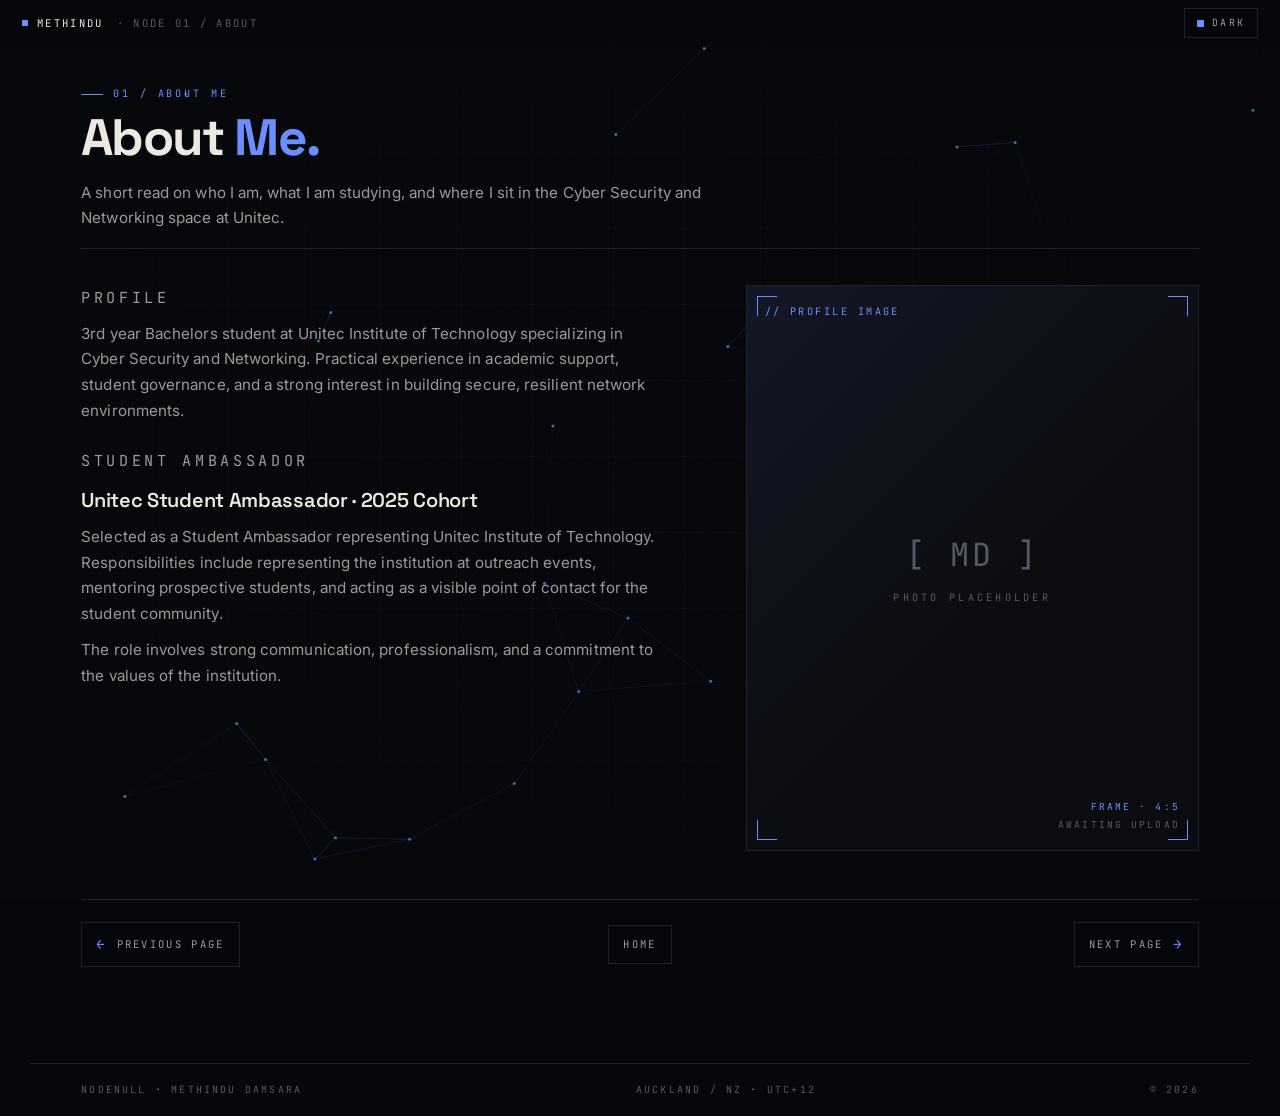
==== about.html @ d2d9112f "Updated website v1" ====
<!DOCTYPE html>
<html lang="en">
<head>
  <meta charset="UTF-8" />
  <meta name="viewport" content="width=device-width, initial-scale=1.0" />
  <title>About Me · Methindu Damsara</title>
  <script>if(localStorage.getItem('mdtheme')==='light')document.documentElement.setAttribute('data-theme','light');</script>
  <link rel="preconnect" href="https://fonts.googleapis.com">
  <link rel="preconnect" href="https://fonts.gstatic.com" crossorigin>
  <link href="https://fonts.googleapis.com/css2?family=Inter:wght@400;500;600&family=JetBrains+Mono:wght@400;500&family=Space+Grotesk:wght@400;500;600;700&display=swap" rel="stylesheet">
  <link rel="stylesheet" href="style.css" />
</head>
<body>

  <canvas id="bgCanvas" aria-hidden="true"></canvas>
  <div class="bg-grid" aria-hidden="true"></div>
  <div class="bg-noise" aria-hidden="true"></div>
  <canvas id="trailCanvas" aria-hidden="true"></canvas>

  <header class="topbar" role="banner">
    <a href="index.html" class="topbar-mark"><span class="dot" aria-hidden="true"></span>METHINDU<span class="mark-meta"> · NODE 01 / ABOUT</span></a>
    <button class="theme-toggle decrypt" aria-label="Toggle light or dark theme">
      <span class="tt-icon" aria-hidden="true"></span>
      <span class="decrypt-text" data-theme-label>DARK</span>
    </button>
  </header>

  <main class="page page-enter">

    <div class="page-header">
      <p class="page-eyebrow">01 / About Me</p>
      <h1 class="page-title">About <span class="accent-stroke">Me</span><span class="end-dot">.</span></h1>
      <p class="page-lede">
        A short read on who I am, what I am studying, and where I sit in the
        Cyber Security and Networking space at Unitec.
      </p>
    </div>

    <div class="about-grid">

      <div>
        <section class="about-section">
          <p class="about-section-label">Profile</p>
          <p>
            3rd year Bachelors student at Unitec Institute of Technology specializing in
            Cyber Security and Networking. Practical experience in academic support,
            student governance, and a strong interest in building secure, resilient
            network environments.
          </p>
        </section>

        <section class="about-section">
          <p class="about-section-label">Student Ambassador</p>
          <h2 class="about-section-title">Unitec Student Ambassador · 2025 Cohort</h2>
          <p>
            Selected as a Student Ambassador representing Unitec Institute of Technology.
            Responsibilities include representing the institution at outreach events,
            mentoring prospective students, and acting as a visible point of contact for
            the student community.
          </p>
          <p>
            The role involves strong communication, professionalism, and a commitment to
            the values of the institution.
          </p>
        </section>
      </div>

      <aside class="photo-frame" aria-label="Profile image placeholder">
        <span class="photo-corner tl" aria-hidden="true"></span>
        <span class="photo-corner tr" aria-hidden="true"></span>
        <span class="photo-corner bl" aria-hidden="true"></span>
        <span class="photo-corner br" aria-hidden="true"></span>
        <p class="photo-label">// PROFILE IMAGE</p>
        <div class="photo-center">
          <p class="photo-glyph">[ MD ]</p>
          <p class="photo-caption">Photo Placeholder</p>
        </div>
        <p class="photo-meta">
          <span class="accent">FRAME · 4:5</span>
          <span>Awaiting upload</span>
        </p>
      </aside>

    </div>

    <nav class="page-nav" aria-label="Page navigation">
      <a class="nav-link prev decrypt" href="index.html">
        <span class="nav-arrow" aria-hidden="true">&larr;</span>
        <span class="nav-label decrypt-text">Previous Page</span>
      </a>
      <a class="nav-link home decrypt" href="index.html">
        <span class="nav-label decrypt-text">Home</span>
      </a>
      <a class="nav-link next decrypt" href="background.html">
        <span class="nav-label decrypt-text">Next Page</span>
        <span class="nav-arrow" aria-hidden="true">&rarr;</span>
      </a>
    </nav>

  </main>

  <footer class="foot">
    <span>NODENULL <span class="accent">·</span> METHINDU DAMSARA</span>
    <span>Auckland / NZ <span class="accent">·</span> UTC+12</span>
    <span>&copy; 2026</span>
  </footer>

  <script src="script.js"></script>
</body>
</html>
---- style.css ----
/* ============================================================
   METHINDU DAMSARA · Cyber Security / Networking
   v7 compact multi-page. No em dashes anywhere in content.
   ============================================================ */

/* ----- DARK (default) ----- */
:root {
  --bg:         #06070a;
  --bg-elev:    #0b0c10;
  --bg-card:    rgba(11, 12, 16, 0.65);
  --text:       #ece9e0;
  --text-dim:   #9a9a9a;
  --text-mute:  #565a64;
  --accent:     #6b8eff;
  --accent-dim: #3a4d8a;
  --accent-soft: rgba(107, 142, 255, 0.09);
  --line:       #1f222a;
  --line-soft:  #15171c;
  --shadow-glow: 0 0 0 1px rgba(107, 142, 255, 0.18);

  --noise-opacity: 0.05;
  --grid-opacity: 0.04;

  --font-display: 'Space Grotesk', 'Inter', system-ui, sans-serif;
  --font-body:    'Inter', 'Space Grotesk', system-ui, sans-serif;
  --font-mono:    'JetBrains Mono', ui-monospace, 'Courier New', monospace;

  --maxw: 1220px;
  --topbar-h: 46px;

  --t-fast: 0.16s;
  --t-base: 0.26s;
  --t-slow: 0.42s;
  --ease:   cubic-bezier(0.16, 1, 0.3, 1);
}

/* ----- LIGHT ----- */
html[data-theme="light"] {
  --bg:         #f4f4f0;
  --bg-elev:    #ececeb;
  --bg-card:    rgba(255, 255, 255, 0.55);
  --text:       #0d1018;
  --text-dim:   #4a4f5a;
  --text-mute:  #8a8f99;
  --accent:     #2d52d1;
  --accent-dim: #6a86df;
  --accent-soft: rgba(45, 82, 209, 0.07);
  --line:       #cfcfc8;
  --line-soft:  #e1e1db;
  --shadow-glow: 0 0 0 1px rgba(45, 82, 209, 0.16);

  --noise-opacity: 0.03;
  --grid-opacity: 0.06;
}

/* ============================================================
   RESET
   ============================================================ */
*, *::before, *::after {
  box-sizing: border-box;
  margin: 0;
  padding: 0;
  border-radius: 0;
}

html, body { height: 100%; background: var(--bg); }
html { transition: background-color var(--t-base) ease; }

body {
  background: var(--bg);
  color: var(--text);
  font-family: var(--font-body);
  font-size: 0.98rem;
  line-height: 1.6;
  letter-spacing: 0.005em;
  -webkit-font-smoothing: antialiased;
  cursor: auto;
  overflow-x: hidden;
  transition: background-color var(--t-base) ease, color var(--t-base) ease;
}

body.is-home {
  overflow: hidden;
  height: 100vh;
}

::selection { background: var(--accent); color: var(--bg); }

a       { color: inherit; text-decoration: none; }
button  { background: transparent; border: none; color: inherit; font: inherit; cursor: pointer; }
ol, ul  { list-style: none; }
img     { display: block; max-width: 100%; }

/* ============================================================
   PAGE ENTER
   ============================================================ */
@keyframes page-enter {
  from { opacity: 0; transform: translateY(6px); }
  to   { opacity: 1; transform: translateY(0); }
}
.page-enter { animation: page-enter 0.48s var(--ease) both; }

/* ============================================================
   BACKGROUND LAYERS
   ============================================================ */
#bgCanvas {
  position: fixed;
  inset: 0;
  width: 100%;
  height: 100%;
  pointer-events: none;
  z-index: 0;
  opacity: 0.95;
  transition: opacity var(--t-base) ease;
}
html[data-theme="light"] #bgCanvas { opacity: 0.85; }

.bg-grid {
  position: fixed;
  inset: 0;
  pointer-events: none;
  z-index: 0;
  background-image:
    linear-gradient(to right, rgba(107, 142, 255, var(--grid-opacity)) 1px, transparent 1px),
    linear-gradient(to bottom, rgba(107, 142, 255, var(--grid-opacity)) 1px, transparent 1px);
  background-size: 76px 76px;
  mask-image: radial-gradient(ellipse at center, #000 25%, transparent 88%);
  -webkit-mask-image: radial-gradient(ellipse at center, #000 25%, transparent 88%);
}
html[data-theme="light"] .bg-grid {
  background-image:
    linear-gradient(to right, rgba(45, 82, 209, var(--grid-opacity)) 1px, transparent 1px),
    linear-gradient(to bottom, rgba(45, 82, 209, var(--grid-opacity)) 1px, transparent 1px);
}

.bg-noise {
  position: fixed;
  inset: 0;
  pointer-events: none;
  z-index: 1;
  opacity: var(--noise-opacity);
  mix-blend-mode: overlay;
  background-image: url("data:image/svg+xml;utf8,%3Csvg viewBox='0 0 200 200' xmlns='http://www.w3.org/2000/svg'%3E%3Cfilter id='n'%3E%3CfeTurbulence type='fractalNoise' baseFrequency='0.9' numOctaves='3' stitchTiles='stitch'/%3E%3C/filter%3E%3Crect width='100%25' height='100%25' filter='url(%23n)'/%3E%3C/svg%3E");
}

#trailCanvas {
  position: fixed;
  inset: 0;
  width: 100%;
  height: 100%;
  pointer-events: none;
  z-index: 9999;
}

/* ============================================================
   TOP BAR
   ============================================================ */
.topbar {
  position: fixed;
  top: 0; left: 0; right: 0;
  z-index: 50;
  height: var(--topbar-h);
  display: flex;
  align-items: center;
  justify-content: space-between;
  padding: 0 22px;
  font-family: var(--font-mono);
  font-size: 0.66rem;
  letter-spacing: 0.22em;
  text-transform: uppercase;
  color: var(--text-dim);
  background: linear-gradient(to bottom, var(--bg) 30%, transparent);
  transition: color var(--t-base) ease;
}

.topbar-mark {
  display: inline-flex;
  align-items: center;
  gap: 9px;
  color: var(--text);
  letter-spacing: 0.22em;
}
.topbar-mark .dot {
  width: 6px; height: 6px;
  background: var(--accent);
  display: inline-block;
  animation: live-blink 2.4s ease-in-out infinite;
}
@keyframes live-blink {
  0%, 100% { opacity: 1; }
  50% { opacity: 0.32; }
}
.topbar-mark .mark-meta { color: var(--text-mute); margin-left: 4px; }

.theme-toggle {
  display: inline-flex;
  align-items: center;
  gap: 8px;
  padding: 6px 12px;
  border: 1px solid var(--line);
  color: var(--text-dim);
  font-family: var(--font-mono);
  font-size: 0.62rem;
  letter-spacing: 0.22em;
  text-transform: uppercase;
  transition: color var(--t-base) ease, border-color var(--t-base) ease, background-color var(--t-base) ease;
}
.theme-toggle:hover {
  color: var(--text);
  border-color: var(--accent);
  background: var(--accent-soft);
}
.theme-toggle .tt-icon {
  width: 7px; height: 7px;
  background: var(--accent);
  display: inline-block;
}
html[data-theme="light"] .theme-toggle .tt-icon {
  background: transparent;
  border: 1px solid var(--accent);
}

/* ============================================================
   HERO (home page only, single viewport)
   ============================================================ */
.hero {
  position: relative;
  z-index: 2;
  height: 100vh;
  display: flex;
  flex-direction: column;
  justify-content: center;
  align-items: center;
  text-align: center;
  padding: var(--topbar-h) clamp(20px, 4vw, 56px) 0;
}

.hero-tag {
  font-family: var(--font-mono);
  font-size: 0.68rem;
  letter-spacing: 0.34em;
  text-transform: uppercase;
  color: var(--accent);
  margin-bottom: 22px;
  display: inline-flex;
  align-items: center;
  gap: 12px;
}
.hero-tag::before,
.hero-tag::after {
  content: '';
  width: 22px; height: 1px;
  background: var(--accent);
  opacity: 0.55;
}

.hero-name {
  font-family: var(--font-display);
  font-weight: 700;
  font-size: clamp(2.2rem, 7vw, 5.4rem);
  line-height: 0.94;
  letter-spacing: -0.045em;
  color: var(--text);
}
.hero-name .accent-stroke { color: var(--accent); }

.hero-alias {
  margin-top: 14px;
  font-family: var(--font-mono);
  font-size: 0.72rem;
  letter-spacing: 0.36em;
  text-transform: uppercase;
  color: var(--text-dim);
}
.hero-alias::before { content: '· '; color: var(--accent); }
.hero-alias::after  { content: ' ·'; color: var(--accent); }

.hero-descriptor {
  margin-top: 20px;
  font-family: var(--font-display);
  font-size: clamp(0.92rem, 1.2vw, 1.1rem);
  font-weight: 500;
  letter-spacing: -0.005em;
  color: var(--text);
}
.hero-descriptor .sep { color: var(--text-mute); margin: 0 10px; }

.hero-sublabel {
  margin-top: 8px;
  font-family: var(--font-mono);
  font-size: 0.62rem;
  letter-spacing: 0.34em;
  text-transform: uppercase;
  color: var(--text-mute);
}
.hero-sublabel::before { content: '[ '; color: var(--accent); }
.hero-sublabel::after  { content: ' ]'; color: var(--accent); }

.hero-ctas {
  margin-top: 30px;
  display: flex;
  flex-wrap: wrap;
  gap: 10px;
  justify-content: center;
  max-width: 640px;
}

/* Hero corner labels */
.hero-corner {
  position: absolute;
  font-family: var(--font-mono);
  font-size: 0.6rem;
  letter-spacing: 0.22em;
  text-transform: uppercase;
  color: var(--text-mute);
  display: flex;
  align-items: center;
  gap: 8px;
  z-index: 3;
}
.hero-corner .marker {
  width: 14px; height: 1px; background: var(--accent-dim);
}
.hero-corner.tl { top: 64px; left: clamp(20px, 4vw, 40px); }
.hero-corner.tr { top: 64px; right: clamp(20px, 4vw, 40px); flex-direction: row-reverse; }
.hero-corner.bl { bottom: 28px; left: clamp(20px, 4vw, 40px); }
.hero-corner.br { bottom: 28px; right: clamp(20px, 4vw, 40px); flex-direction: row-reverse; }
.hero-corner .ci { color: var(--accent); }
.hero-corner .cv { color: var(--text); letter-spacing: 0.18em; }

/* ============================================================
   BUTTONS
   ============================================================ */
.cta {
  position: relative;
  display: inline-flex;
  align-items: center;
  gap: 10px;
  padding: 11px 16px;
  font-family: var(--font-mono);
  font-size: 0.7rem;
  letter-spacing: 0.22em;
  text-transform: uppercase;
  color: var(--text);
  border: 1px solid var(--line);
  background: transparent;
  cursor: pointer;
  overflow: hidden;
  transition:
    color var(--t-base) ease,
    border-color var(--t-base) ease,
    background-color var(--t-base) ease,
    transform var(--t-base) var(--ease);
  min-width: 140px;
  justify-content: space-between;
}
.cta::before {
  content: '';
  position: absolute;
  inset: 0;
  background: linear-gradient(90deg, transparent, var(--accent-soft), transparent);
  transform: translateX(-110%);
  transition: transform 0.65s var(--ease);
  pointer-events: none;
}
.cta:hover {
  border-color: var(--accent);
  background: var(--accent-soft);
}
.cta:hover::before { transform: translateX(110%); }
.cta:focus-visible {
  outline: none;
  border-color: var(--accent);
  box-shadow: var(--shadow-glow);
}

.cta-label {
  display: inline-block;
  min-width: 1ch;
  white-space: nowrap;
}
.cta-arrow {
  color: var(--accent);
  font-size: 0.88rem;
  transition: transform var(--t-base) var(--ease);
  display: inline-block;
}
.cta:hover .cta-arrow { transform: translateX(3px); }

.cta.primary {
  background: var(--accent-soft);
  border-color: var(--accent-dim);
}

/* Channel buttons */
.channel {
  position: relative;
  display: flex;
  align-items: center;
  justify-content: space-between;
  gap: 14px;
  padding: 14px 18px;
  border: 1px solid var(--line);
  background: var(--bg-card);
  color: var(--text);
  transition:
    border-color var(--t-base) ease,
    background-color var(--t-base) ease;
  overflow: hidden;
}
.channel::before {
  content: '';
  position: absolute; inset: 0;
  background: linear-gradient(90deg, transparent, var(--accent-soft), transparent);
  transform: translateX(-110%);
  transition: transform 0.65s var(--ease);
  pointer-events: none;
}
.channel:hover { border-color: var(--accent); }
.channel:hover::before { transform: translateX(110%); }

.channel-icon {
  width: 30px; height: 30px;
  display: inline-flex;
  align-items: center;
  justify-content: center;
  border: 1px solid var(--line);
  color: var(--accent);
  flex-shrink: 0;
  transition: border-color var(--t-base) ease;
}
.channel:hover .channel-icon { border-color: var(--accent); }

.channel-body { display: flex; flex-direction: column; flex: 1; min-width: 0; }
.channel-label {
  font-family: var(--font-display);
  font-size: 1.02rem;
  letter-spacing: -0.005em;
  color: var(--text);
}
.channel-arrow {
  color: var(--accent);
  transition: transform var(--t-base) var(--ease);
  font-size: 0.95rem;
}
.channel:hover .channel-arrow { transform: translate(3px, -3px); }

/* Bottom page nav */
.page-nav {
  margin-top: 48px;
  padding-top: 22px;
  border-top: 1px solid var(--line);
  display: grid;
  grid-template-columns: 1fr auto 1fr;
  align-items: center;
  gap: 14px;
}
.nav-link {
  display: inline-flex;
  align-items: center;
  gap: 10px;
  padding: 10px 14px;
  font-family: var(--font-mono);
  font-size: 0.66rem;
  letter-spacing: 0.22em;
  text-transform: uppercase;
  color: var(--text-dim);
  border: 1px solid var(--line);
  transition:
    color var(--t-base) ease,
    border-color var(--t-base) ease,
    background-color var(--t-base) ease;
  white-space: nowrap;
}
.nav-link:hover {
  color: var(--text);
  border-color: var(--accent);
  background: var(--accent-soft);
}
.nav-link .nav-arrow {
  color: var(--accent);
  font-size: 0.88rem;
  transition: transform var(--t-base) var(--ease);
}
.nav-link.prev { justify-self: start; }
.nav-link.home { justify-self: center; }
.nav-link.next { justify-self: end; }
.nav-link.prev:hover .nav-arrow { transform: translateX(-3px); }
.nav-link.next:hover .nav-arrow { transform: translateX(3px); }

/* Disabled state (Contact page Next) */
.nav-link.disabled {
  opacity: 0.32;
  color: var(--text-mute);
  border-color: var(--line-soft);
  background: transparent;
  pointer-events: none;
  cursor: default;
}
.nav-link.disabled .nav-arrow { color: var(--text-mute); }

/* ============================================================
   SUBPAGE LAYOUT
   ============================================================ */
.page {
  position: relative;
  z-index: 2;
  padding: calc(var(--topbar-h) + 40px) clamp(20px, 4vw, 56px) 56px;
  max-width: var(--maxw);
  margin: 0 auto;
}

.page-header {
  margin-bottom: 36px;
  padding-bottom: 18px;
  border-bottom: 1px solid var(--line);
  display: flex;
  flex-direction: column;
  gap: 10px;
}
.page-eyebrow {
  font-family: var(--font-mono);
  font-size: 0.64rem;
  letter-spacing: 0.28em;
  text-transform: uppercase;
  color: var(--accent);
  display: flex;
  align-items: center;
  gap: 10px;
}
.page-eyebrow::before {
  content: '';
  width: 22px; height: 1px;
  background: var(--accent);
}
.page-title {
  font-family: var(--font-display);
  font-size: clamp(1.7rem, 4.2vw, 3.2rem);
  font-weight: 700;
  letter-spacing: -0.035em;
  line-height: 1;
  color: var(--text);
}
.page-title .accent-stroke { color: var(--accent); }
.page-title .end-dot       { color: var(--accent); }

.page-lede {
  margin-top: 6px;
  font-size: 0.95rem;
  color: var(--text-dim);
  max-width: 62ch;
  line-height: 1.65;
}

/* ============================================================
   GENERIC BLOCK
   ============================================================ */
.block { margin-bottom: 36px; }
.block:last-child { margin-bottom: 0; }

.block-label {
  display: flex;
  align-items: baseline;
  justify-content: space-between;
  gap: 14px;
  padding-bottom: 10px;
  border-bottom: 1px solid var(--line);
  margin-bottom: 14px;
  font-family: var(--font-mono);
  font-size: 0.64rem;
  letter-spacing: 0.22em;
  text-transform: uppercase;
  color: var(--text-mute);
}
.block-label .lbl-count { color: var(--accent); }

/* ============================================================
   ROW
   ============================================================ */
.row {
  display: grid;
  grid-template-columns: 1fr auto;
  gap: 14px;
  padding: 14px 0;
  border-bottom: 1px solid var(--line-soft);
  align-items: baseline;
}
.row:last-child { border-bottom: none; }
.row-main { display: flex; flex-direction: column; gap: 4px; }
.row-title {
  font-family: var(--font-display);
  font-size: 1.05rem;
  letter-spacing: -0.005em;
  color: var(--text);
}
.row-sub {
  font-family: var(--font-mono);
  font-size: 0.7rem;
  letter-spacing: 0.06em;
  color: var(--text-dim);
}
.row-sub .sep { color: var(--text-mute); margin: 0 6px; }
.row-body {
  margin-top: 6px;
  color: var(--text-dim);
  font-size: 0.9rem;
  line-height: 1.65;
  max-width: 64ch;
}
.row-meta {
  font-family: var(--font-mono);
  font-size: 0.64rem;
  letter-spacing: 0.18em;
  text-transform: uppercase;
  color: var(--text-mute);
  text-align: right;
  white-space: nowrap;
}
.row-meta.is-active { color: var(--accent); }

/* ============================================================
   ABOUT · two column
   ============================================================ */
.about-grid {
  display: grid;
  grid-template-columns: 1.15fr 0.85fr;
  gap: clamp(24px, 4vw, 56px);
  align-items: start;
}

.about-section { margin-bottom: 24px; }
.about-section:last-child { margin-bottom: 0; }
.about-section-label {
  font-family: var(--font-mono);
  font-size: 0.64rem;
  letter-spacing: 0.24em;
  text-transform: uppercase;
  color: var(--accent);
  margin-bottom: 10px;
}
.about-section-title {
  font-family: var(--font-display);
  font-size: 1.25rem;
  font-weight: 600;
  letter-spacing: -0.015em;
  color: var(--text);
  margin-bottom: 8px;
}
.about-section p {
  color: var(--text-dim);
  font-size: 0.95rem;
  line-height: 1.7;
  max-width: 58ch;
}
.about-section p + p { margin-top: 10px; }

.photo-frame {
  position: sticky;
  top: calc(var(--topbar-h) + 24px);
  aspect-ratio: 4 / 5;
  border: 1px solid var(--line);
  background:
    linear-gradient(135deg, var(--accent-soft) 0%, transparent 60%),
    var(--bg-elev);
  display: flex;
  flex-direction: column;
  justify-content: space-between;
  padding: 18px;
  overflow: hidden;
}
.photo-corner {
  position: absolute;
  width: 20px; height: 20px;
  border: 1px solid var(--accent);
}
.photo-corner.tl { top: 10px; left: 10px; border-right: none; border-bottom: none; }
.photo-corner.tr { top: 10px; right: 10px; border-left: none; border-bottom: none; }
.photo-corner.bl { bottom: 10px; left: 10px; border-right: none; border-top: none; }
.photo-corner.br { bottom: 10px; right: 10px; border-left: none; border-top: none; }

.photo-label {
  font-family: var(--font-mono);
  font-size: 0.64rem;
  letter-spacing: 0.24em;
  text-transform: uppercase;
  color: var(--accent);
  position: relative;
  z-index: 2;
}
.photo-center {
  position: absolute;
  inset: 0;
  display: flex;
  align-items: center;
  justify-content: center;
  flex-direction: column;
  gap: 10px;
  z-index: 1;
}
.photo-glyph {
  font-family: var(--font-mono);
  font-size: 2rem;
  color: var(--text-mute);
  letter-spacing: 0.1em;
}
.photo-caption {
  font-family: var(--font-mono);
  font-size: 0.64rem;
  letter-spacing: 0.32em;
  text-transform: uppercase;
  color: var(--text-mute);
}
.photo-meta {
  font-family: var(--font-mono);
  font-size: 0.6rem;
  letter-spacing: 0.22em;
  text-transform: uppercase;
  color: var(--text-mute);
  position: relative;
  z-index: 2;
  display: flex;
  flex-direction: column;
  gap: 3px;
  text-align: right;
  align-self: flex-end;
}
.photo-meta .accent { color: var(--accent); }

/* ============================================================
   PROJECTS
   ============================================================ */
.project-grid {
  display: grid;
  grid-template-columns: repeat(auto-fill, minmax(260px, 1fr));
  gap: 14px;
}

.project-card {
  position: relative;
  border: 1px solid var(--line);
  padding: 18px;
  background: var(--bg-card);
  display: flex;
  flex-direction: column;
  gap: 12px;
  transition: border-color var(--t-base) ease, background-color var(--t-base) ease;
  min-height: 200px;
  overflow: hidden;
}
.project-card::before {
  content: '';
  position: absolute;
  top: 0; left: 0;
  width: 100%; height: 1px;
  background: linear-gradient(90deg, transparent, var(--accent-dim), transparent);
  opacity: 0.55;
}
.project-card:hover {
  border-color: var(--accent);
  background: var(--accent-soft);
}
.project-head {
  display: flex;
  align-items: baseline;
  justify-content: space-between;
  font-family: var(--font-mono);
  font-size: 0.64rem;
  letter-spacing: 0.22em;
  text-transform: uppercase;
  color: var(--text-mute);
}
.project-head .pid { color: var(--accent); }
.project-head .pstatus { color: var(--text-mute); }

.project-title {
  font-family: var(--font-display);
  font-size: 1.15rem;
  font-weight: 600;
  letter-spacing: -0.015em;
  color: var(--text);
}
.project-title .ph { color: var(--text-mute); font-style: italic; font-weight: 500; }

.project-desc {
  font-size: 0.88rem;
  color: var(--text-dim);
  line-height: 1.6;
  flex: 1;
}
.project-desc .ph { color: var(--text-mute); font-style: italic; }

.project-tags {
  display: flex;
  flex-wrap: wrap;
  gap: 5px;
  margin-top: auto;
}
.project-tag {
  font-family: var(--font-mono);
  font-size: 0.6rem;
  letter-spacing: 0.18em;
  text-transform: uppercase;
  color: var(--text-mute);
  padding: 4px 8px;
  border: 1px solid var(--line);
}
.project-tag.empty {
  border-style: dashed;
  opacity: 0.65;
}

/* ============================================================
   CONTACT
   ============================================================ */
.contact-grid {
  display: grid;
  grid-template-columns: 1fr 1fr;
  gap: 14px;
  max-width: 780px;
}

.contact-meta {
  margin-top: 28px;
  display: grid;
  grid-template-columns: repeat(3, 1fr);
  gap: 1px;
  background: var(--line);
  border: 1px solid var(--line);
  max-width: 780px;
}
.contact-cell {
  background: var(--bg-elev);
  padding: 12px 16px;
}
.contact-cell-k {
  font-family: var(--font-mono);
  font-size: 0.6rem;
  letter-spacing: 0.22em;
  text-transform: uppercase;
  color: var(--text-mute);
  margin-bottom: 4px;
}
.contact-cell-v {
  color: var(--text);
  font-size: 0.88rem;
  letter-spacing: 0.02em;
}
.contact-cell-v.accent { color: var(--accent); }

/* ============================================================
   FOOTER (subpages only)
   ============================================================ */
.foot {
  position: relative;
  z-index: 2;
  border-top: 1px solid var(--line);
  padding: 18px clamp(20px, 4vw, 56px);
  max-width: var(--maxw);
  margin: 40px auto 0;
  display: flex;
  justify-content: space-between;
  align-items: center;
  gap: 14px;
  flex-wrap: wrap;
  font-family: var(--font-mono);
  font-size: 0.62rem;
  letter-spacing: 0.22em;
  text-transform: uppercase;
  color: var(--text-mute);
}
.foot .accent { color: var(--accent); }

/* ============================================================
   DECRYPT GLITCH CHARS
   ============================================================ */
.decrypt-char {
  color: var(--accent);
  opacity: 0.82;
}

/* ============================================================
   RESPONSIVE
   ============================================================ */
@media (max-width: 980px) {
  .about-grid { grid-template-columns: 1fr; gap: 24px; }
  .photo-frame { position: static; aspect-ratio: 4 / 3; max-width: 460px; }
}

@media (max-width: 720px) {
  :root { --topbar-h: 42px; }
  .topbar { padding: 0 14px; font-size: 0.6rem; }
  .topbar-mark .mark-meta { display: none; }
  .theme-toggle { padding: 6px 9px; font-size: 0.58rem; }

  .hero-name { letter-spacing: -0.045em; }
  .hero-corner { font-size: 0.54rem; max-width: 44%; }
  .hero-corner.tl, .hero-corner.tr { top: 52px; }
  .hero-corner.bl, .hero-corner.br { bottom: 18px; }
  .hero-ctas .cta { min-width: 0; flex: 1 1 calc(50% - 5px); }

  .contact-grid { grid-template-columns: 1fr; }
  .contact-meta { grid-template-columns: 1fr; }
  .page-nav { grid-template-columns: 1fr; gap: 8px; }
  .nav-link.prev, .nav-link.home, .nav-link.next { justify-self: stretch; justify-content: center; }
}

@media (max-width: 480px) {
  body.is-home { overflow: auto; height: auto; }
  .hero { height: auto; min-height: 100vh; padding-top: calc(var(--topbar-h) + 60px); padding-bottom: 60px; }
  .hero-corner { font-size: 0.5rem; }
  .row { grid-template-columns: 1fr; }
  .row-meta { text-align: left; }
}

@media (prefers-reduced-motion: reduce) {
  *, *::before, *::after { animation: none !important; transition: none !important; }
  #bgCanvas, #trailCanvas { display: none; }
  .page-enter { animation: none; opacity: 1; transform: none; }
}
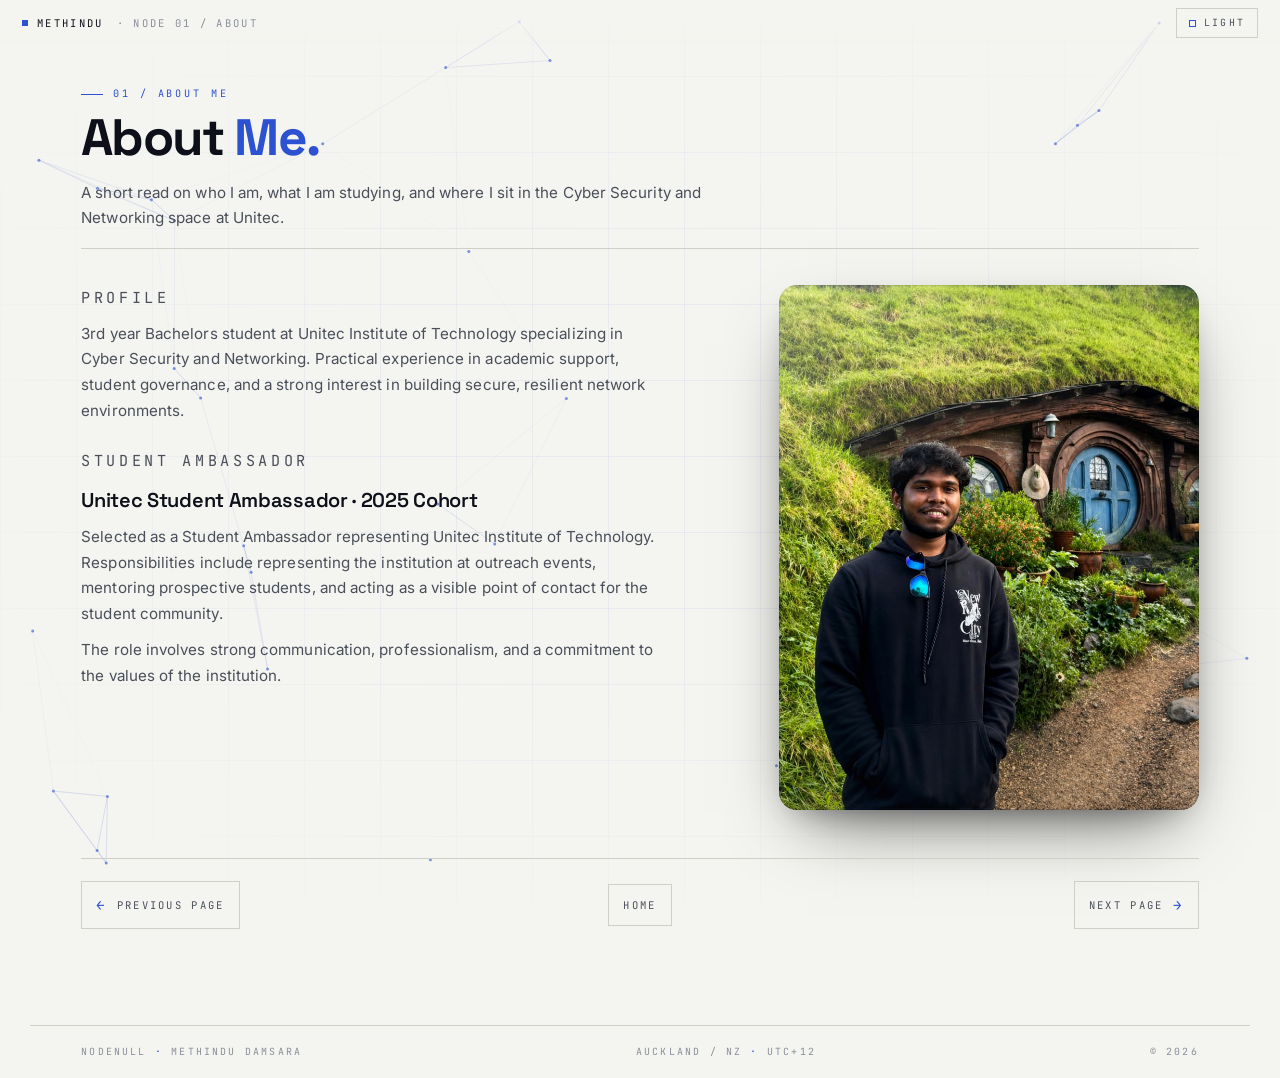
==== commit 73dff803: "1.1 bug fixes" ====
--- a/about.html
+++ b/about.html
@@ -2,12 +2,22 @@
 <html lang="en">
 <head>
   <meta charset="UTF-8" />
-  <meta name="viewport" content="width=device-width, initial-scale=1.0" />
+  <meta name="viewport" content="width=device-width, initial-scale=1.0, viewport-fit=cover" />
   <title>About Me · Methindu Damsara</title>
-  <script>if(localStorage.getItem('mdtheme')==='light')document.documentElement.setAttribute('data-theme','light');</script>
-  <link rel="preconnect" href="https://fonts.googleapis.com">
-  <link rel="preconnect" href="https://fonts.gstatic.com" crossorigin>
-  <link href="https://fonts.googleapis.com/css2?family=Inter:wght@400;500;600&family=JetBrains+Mono:wght@400;500&family=Space+Grotesk:wght@400;500;600;700&display=swap" rel="stylesheet">
+  <meta name="description" content="About Methindu Damsara. 3rd year Bachelors student at Unitec specializing in Cyber Security and Networking, and a 2025 Student Ambassador." />
+  <meta name="theme-color" content="#06070a" media="(prefers-color-scheme: dark)" />
+  <meta name="theme-color" content="#f4f4f0" media="(prefers-color-scheme: light)" />
+  <meta property="og:title" content="About Me · Methindu Damsara" />
+  <meta property="og:description" content="About Methindu Damsara. 3rd year Bachelors student at Unitec specializing in Cyber Security and Networking." />
+  <meta property="og:type" content="website" />
+  <meta property="og:image" content="assets/profile@2x.jpg" />
+  <meta name="twitter:card" content="summary_large_image" />
+  <link rel="icon" href="data:image/svg+xml,%3Csvg xmlns='http://www.w3.org/2000/svg' viewBox='0 0 32 32'%3E%3Crect width='32' height='32' fill='%2306070a'/%3E%3Ccircle cx='16' cy='16' r='5' fill='%236b8eff'/%3E%3C/svg%3E" />
+  <script>(function(){try{var t=localStorage.getItem('mdtheme');if(!t)t=matchMedia('(prefers-color-scheme: light)').matches?'light':'dark';if(t==='light')document.documentElement.setAttribute('data-theme','light');}catch(e){}})();</script>
+  <link rel="preconnect" href="https://fonts.googleapis.com" />
+  <link rel="preconnect" href="https://fonts.gstatic.com" crossorigin />
+  <link rel="stylesheet" href="https://fonts.googleapis.com/css2?family=Inter:wght@400;500;600&family=JetBrains+Mono:wght@400;500&family=Space+Grotesk:wght@400;500;600;700&display=swap" media="print" onload="this.media='all'" />
+  <noscript><link rel="stylesheet" href="https://fonts.googleapis.com/css2?family=Inter:wght@400;500;600&family=JetBrains+Mono:wght@400;500&family=Space+Grotesk:wght@400;500;600;700&display=swap" /></noscript>
   <link rel="stylesheet" href="style.css" />
 </head>
 <body>
@@ -65,21 +75,23 @@
         </section>
       </div>
 
-      <aside class="photo-frame" aria-label="Profile image placeholder">
-        <span class="photo-corner tl" aria-hidden="true"></span>
-        <span class="photo-corner tr" aria-hidden="true"></span>
-        <span class="photo-corner bl" aria-hidden="true"></span>
-        <span class="photo-corner br" aria-hidden="true"></span>
-        <p class="photo-label">// PROFILE IMAGE</p>
-        <div class="photo-center">
-          <p class="photo-glyph">[ MD ]</p>
-          <p class="photo-caption">Photo Placeholder</p>
-        </div>
-        <p class="photo-meta">
-          <span class="accent">FRAME · 4:5</span>
-          <span>Awaiting upload</span>
-        </p>
-      </aside>
+      <div class="portrait-module">
+        <figure class="portrait-frame">
+          <img
+            class="portrait-img"
+            src="assets/profile.jpg"
+            srcset="assets/profile.jpg 1000w, assets/profile@2x.jpg 1600w"
+            sizes="(max-width: 980px) 320px, 420px"
+            width="1000"
+            height="1010"
+            alt="Methindu Damsara, Cyber Security and Networking student at Unitec"
+            loading="lazy"
+            decoding="async"
+          />
+          <span class="portrait-overlay" aria-hidden="true"></span>
+          <span class="portrait-hairline" aria-hidden="true"></span>
+        </figure>
+      </div>
 
     </div>
 
--- a/style.css
+++ b/style.css
@@ -82,6 +82,7 @@
 body.is-home {
   overflow: hidden;
   height: 100vh;
+  height: 100dvh;
 }
 
 ::selection { background: var(--accent); color: var(--bg); }
@@ -92,13 +93,23 @@
 img     { display: block; max-width: 100%; }
 
 /* ============================================================
-   PAGE ENTER
+   PAGE ENTER · slower, calmer
    ============================================================ */
 @keyframes page-enter {
-  from { opacity: 0; transform: translateY(6px); }
+  from { opacity: 0; transform: translateY(4px); }
   to   { opacity: 1; transform: translateY(0); }
 }
-.page-enter { animation: page-enter 0.48s var(--ease) both; }
+.page-enter { animation: page-enter 0.7s var(--ease) both; }
+
+/* Terminal cursor blink (hero accent dot) */
+@keyframes terminal-blink {
+  0%, 49%   { opacity: 1; }
+  50%, 100% { opacity: 0; }
+}
+.cursor-blink {
+  display: inline-block;
+  animation: terminal-blink 1.05s linear infinite;
+}
 
 /* ============================================================
    BACKGROUND LAYERS
@@ -227,6 +238,7 @@
   position: relative;
   z-index: 2;
   height: 100vh;
+  height: 100dvh;
   display: flex;
   flex-direction: column;
   justify-content: center;
@@ -353,6 +365,10 @@
     transform var(--t-base) var(--ease);
   min-width: 140px;
   justify-content: space-between;
+  -webkit-user-select: none;
+  user-select: none;
+  -webkit-tap-highlight-color: transparent;
+  touch-action: manipulation;
 }
 .cta::before {
   content: '';
@@ -407,6 +423,8 @@
     border-color var(--t-base) ease,
     background-color var(--t-base) ease;
   overflow: hidden;
+  -webkit-tap-highlight-color: transparent;
+  touch-action: manipulation;
 }
 .channel::before {
   content: '';
@@ -447,6 +465,8 @@
 
 /* Bottom page nav */
 .page-nav {
+  position: relative;
+  z-index: 5;
   margin-top: 48px;
   padding-top: 22px;
   border-top: 1px solid var(--line);
@@ -459,7 +479,7 @@
   display: inline-flex;
   align-items: center;
   gap: 10px;
-  padding: 10px 14px;
+  padding: 12px 14px;
   font-family: var(--font-mono);
   font-size: 0.66rem;
   letter-spacing: 0.22em;
@@ -471,6 +491,10 @@
     border-color var(--t-base) ease,
     background-color var(--t-base) ease;
   white-space: nowrap;
+  -webkit-user-select: none;
+  user-select: none;
+  -webkit-tap-highlight-color: transparent;
+  touch-action: manipulation;
 }
 .nav-link:hover {
   color: var(--text);
@@ -654,77 +678,63 @@
 }
 .about-section p + p { margin-top: 10px; }
 
-.photo-frame {
+/* Portrait module: treat the headshot as a designed UI component,
+   not a raw photo. Layered overlay + hairline border + depth shadow. */
+.portrait-module {
   position: sticky;
-  top: calc(var(--topbar-h) + 24px);
+  top: calc(var(--topbar-h) + 32px);
+  width: 100%;
+  max-width: 420px;
+  justify-self: end;
+}
+.portrait-frame {
+  position: relative;
+  margin: 0;
   aspect-ratio: 4 / 5;
-  border: 1px solid var(--line);
-  background:
-    linear-gradient(135deg, var(--accent-soft) 0%, transparent 60%),
-    var(--bg-elev);
-  display: flex;
-  flex-direction: column;
-  justify-content: space-between;
-  padding: 18px;
+  border-radius: 18px;
   overflow: hidden;
-}
-.photo-corner {
-  position: absolute;
-  width: 20px; height: 20px;
-  border: 1px solid var(--accent);
-}
-.photo-corner.tl { top: 10px; left: 10px; border-right: none; border-bottom: none; }
-.photo-corner.tr { top: 10px; right: 10px; border-left: none; border-bottom: none; }
-.photo-corner.bl { bottom: 10px; left: 10px; border-right: none; border-top: none; }
-.photo-corner.br { bottom: 10px; right: 10px; border-left: none; border-top: none; }
-
-.photo-label {
-  font-family: var(--font-mono);
-  font-size: 0.64rem;
-  letter-spacing: 0.24em;
-  text-transform: uppercase;
-  color: var(--accent);
-  position: relative;
-  z-index: 2;
-}
-.photo-center {
+  background: var(--bg-elev);
+  isolation: isolate;
+  box-shadow:
+    0 1px 0 rgba(255, 255, 255, 0.04) inset,
+    0 30px 70px -28px rgba(0, 0, 0, 0.70),
+    0 12px 32px -18px rgba(0, 0, 0, 0.45);
+}
+.portrait-img {
+  display: block;
+  width: 100%;
+  height: 100%;
+  object-fit: cover;
+  object-position: 50% 22%;
+  filter: saturate(1.04) contrast(1.05);
+}
+.portrait-overlay {
   position: absolute;
   inset: 0;
-  display: flex;
-  align-items: center;
-  justify-content: center;
-  flex-direction: column;
-  gap: 10px;
-  z-index: 1;
-}
-.photo-glyph {
-  font-family: var(--font-mono);
-  font-size: 2rem;
-  color: var(--text-mute);
-  letter-spacing: 0.1em;
-}
-.photo-caption {
-  font-family: var(--font-mono);
-  font-size: 0.64rem;
-  letter-spacing: 0.32em;
-  text-transform: uppercase;
-  color: var(--text-mute);
-}
-.photo-meta {
-  font-family: var(--font-mono);
-  font-size: 0.6rem;
-  letter-spacing: 0.22em;
-  text-transform: uppercase;
-  color: var(--text-mute);
-  position: relative;
-  z-index: 2;
-  display: flex;
-  flex-direction: column;
-  gap: 3px;
-  text-align: right;
-  align-self: flex-end;
-}
-.photo-meta .accent { color: var(--accent); }
+  pointer-events: none;
+  background:
+    linear-gradient(155deg, rgba(255, 255, 255, 0.08) 0%, rgba(255, 255, 255, 0) 38%),
+    linear-gradient(0deg, rgba(6, 7, 10, 0.55) 0%, rgba(6, 7, 10, 0) 50%),
+    linear-gradient(180deg, rgba(107, 142, 255, 0.06) 0%, rgba(107, 142, 255, 0) 35%);
+}
+.portrait-hairline {
+  position: absolute;
+  inset: 0;
+  pointer-events: none;
+  border-radius: inherit;
+  border: 1px solid rgba(255, 255, 255, 0.08);
+  box-shadow: inset 0 0 0 1px rgba(107, 142, 255, 0.05);
+}
+
+html[data-theme="light"] .portrait-overlay {
+  background:
+    linear-gradient(155deg, rgba(255, 255, 255, 0.35) 0%, rgba(255, 255, 255, 0) 38%),
+    linear-gradient(0deg, rgba(13, 16, 24, 0.18) 0%, rgba(13, 16, 24, 0) 50%);
+}
+html[data-theme="light"] .portrait-hairline {
+  border-color: rgba(13, 16, 24, 0.10);
+  box-shadow: inset 0 0 0 1px rgba(45, 82, 209, 0.06);
+}
 
 /* ============================================================
    PROJECTS
@@ -882,8 +892,13 @@
    RESPONSIVE
    ============================================================ */
 @media (max-width: 980px) {
-  .about-grid { grid-template-columns: 1fr; gap: 24px; }
-  .photo-frame { position: static; aspect-ratio: 4 / 3; max-width: 460px; }
+  .about-grid { grid-template-columns: 1fr; gap: 32px; }
+  .portrait-module {
+    position: relative;
+    top: auto;
+    justify-self: start;
+    max-width: 320px;
+  }
 }
 
 @media (max-width: 720px) {
@@ -896,20 +911,45 @@
   .hero-corner { font-size: 0.54rem; max-width: 44%; }
   .hero-corner.tl, .hero-corner.tr { top: 52px; }
   .hero-corner.bl, .hero-corner.br { bottom: 18px; }
-  .hero-ctas .cta { min-width: 0; flex: 1 1 calc(50% - 5px); }
+  /* Larger touch targets on mobile */
+  .hero-ctas .cta { min-width: 0; flex: 1 1 calc(50% - 5px); padding: 14px 16px; }
 
   .contact-grid { grid-template-columns: 1fr; }
   .contact-meta { grid-template-columns: 1fr; }
   .page-nav { grid-template-columns: 1fr; gap: 8px; }
+  .nav-link { padding: 14px 16px; font-size: 0.68rem; }
   .nav-link.prev, .nav-link.home, .nav-link.next { justify-self: stretch; justify-content: center; }
 }
 
 @media (max-width: 480px) {
   body.is-home { overflow: auto; height: auto; }
-  .hero { height: auto; min-height: 100vh; padding-top: calc(var(--topbar-h) + 60px); padding-bottom: 60px; }
+  .hero { height: auto; min-height: 100dvh; padding-top: calc(var(--topbar-h) + 60px); padding-bottom: 60px; }
   .hero-corner { font-size: 0.5rem; }
   .row { grid-template-columns: 1fr; }
   .row-meta { text-align: left; }
+}
+
+/* Short viewports (landscape phones, split-screen tablets):
+   release the home page scroll lock so corner labels and CTAs are reachable. */
+@media (max-height: 600px) {
+  body.is-home { overflow: auto; height: auto; }
+  .hero {
+    height: auto;
+    min-height: 100dvh;
+    padding-top: calc(var(--topbar-h) + 56px);
+    padding-bottom: 56px;
+  }
+  .hero-corner.tl, .hero-corner.tr { top: calc(var(--topbar-h) + 8px); }
+  .hero-corner.bl, .hero-corner.br { bottom: 14px; }
+}
+
+/* Keyboard focus rings for non-CTA interactive elements. */
+.theme-toggle:focus-visible,
+.channel:focus-visible,
+.nav-link:focus-visible {
+  outline: none;
+  border-color: var(--accent);
+  box-shadow: var(--shadow-glow);
 }
 
 @media (prefers-reduced-motion: reduce) {
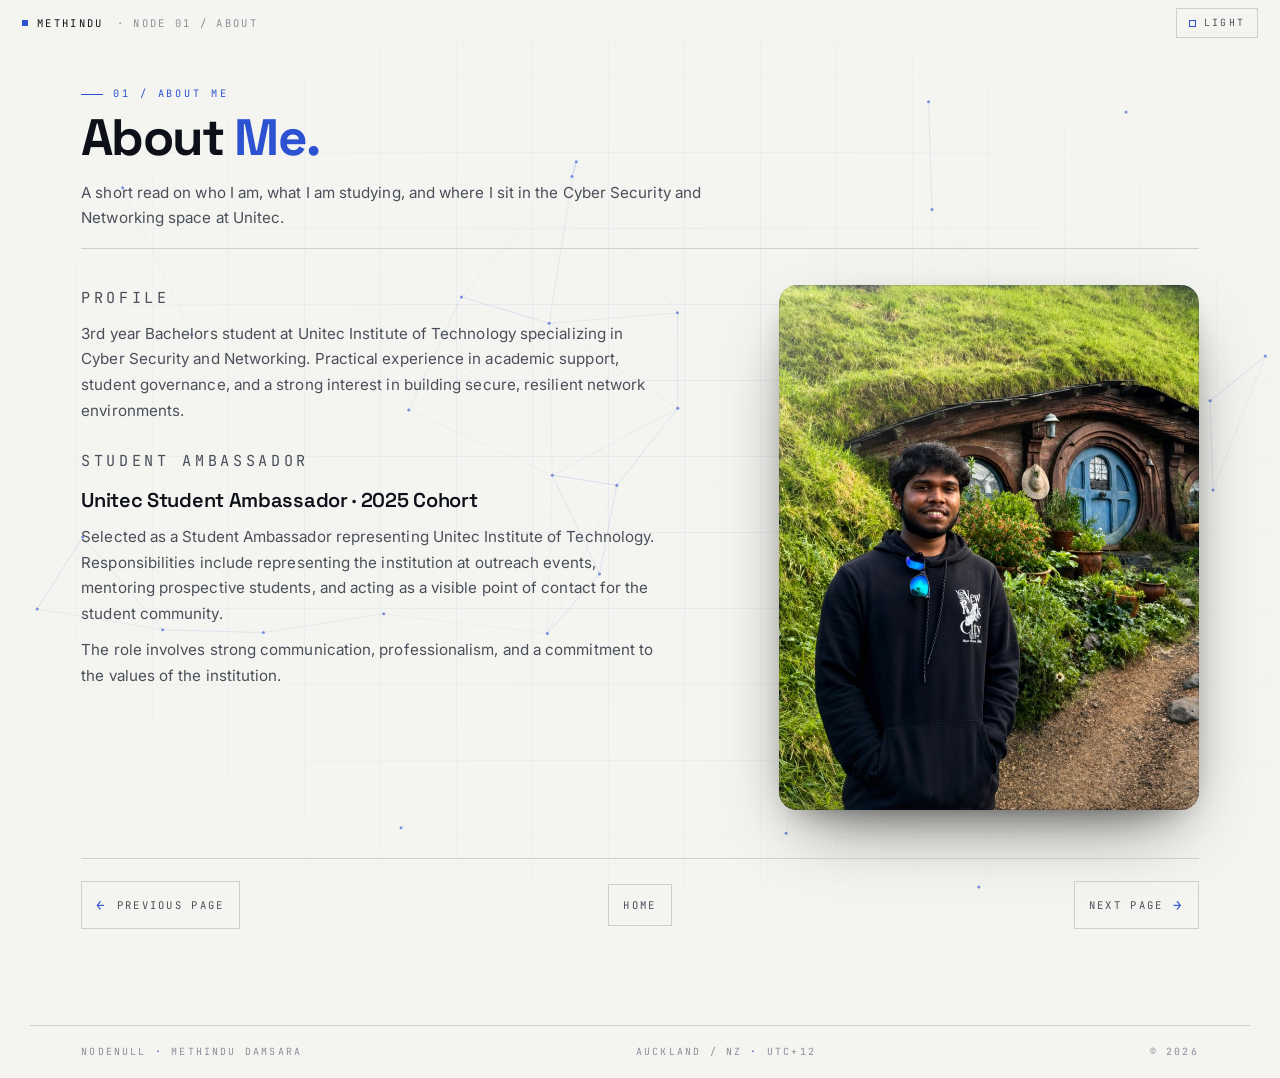
==== commit b9cbc144: "1.2 bug fixes" ====
--- a/about.html
+++ b/about.html
@@ -39,7 +39,7 @@
 
     <div class="page-header">
       <p class="page-eyebrow">01 / About Me</p>
-      <h1 class="page-title">About <span class="accent-stroke">Me</span><span class="end-dot">.</span></h1>
+      <h1 class="page-title">About <span class="accent-stroke">Me</span><span class="end-dot cursor-blink">.</span></h1>
       <p class="page-lede">
         A short read on who I am, what I am studying, and where I sit in the
         Cyber Security and Networking space at Unitec.
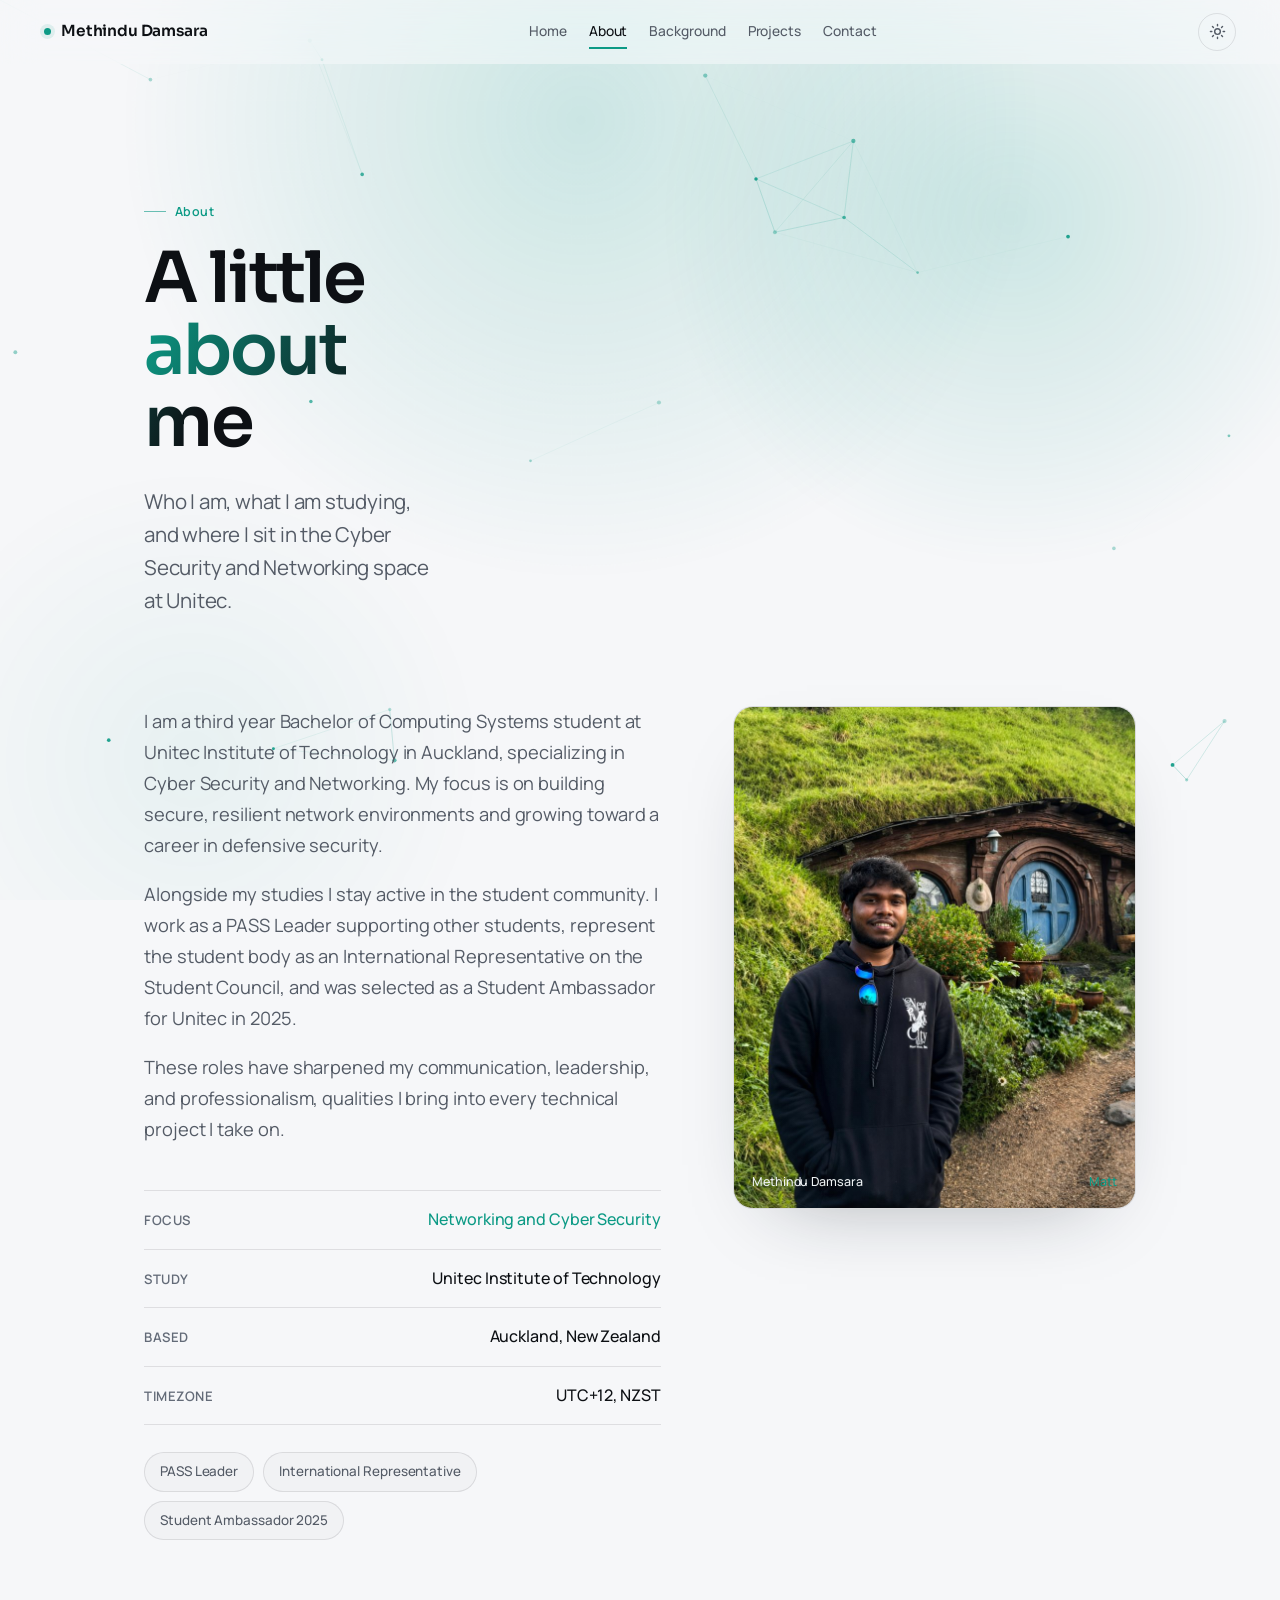
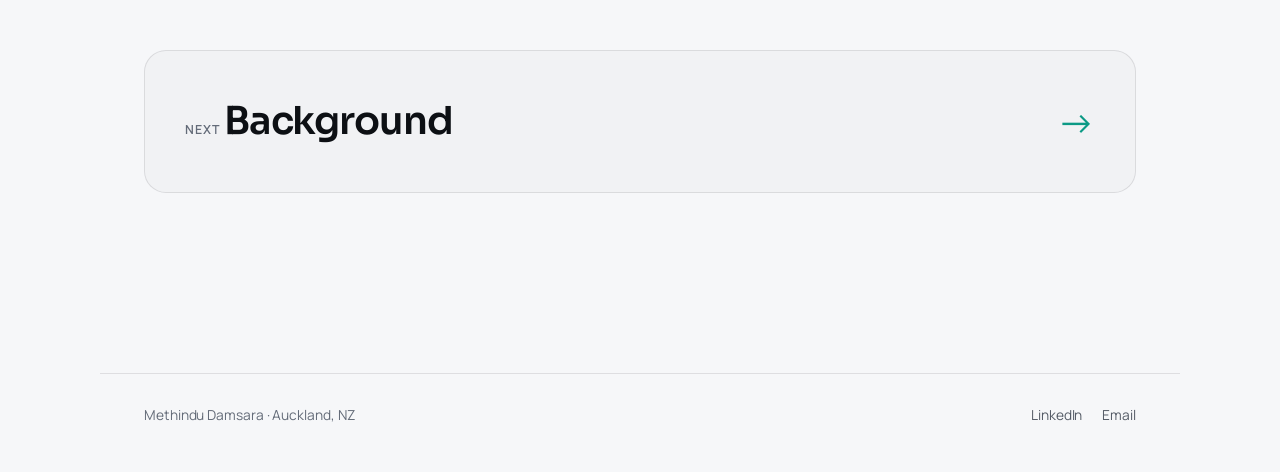
==== commit d28a6b61: "new design 1.1" ====
--- a/about.html
+++ b/about.html
@@ -3,120 +3,138 @@
 <head>
   <meta charset="UTF-8" />
   <meta name="viewport" content="width=device-width, initial-scale=1.0, viewport-fit=cover" />
-  <title>About Me · Methindu Damsara</title>
-  <meta name="description" content="About Methindu Damsara. 3rd year Bachelors student at Unitec specializing in Cyber Security and Networking, and a 2025 Student Ambassador." />
-  <meta name="theme-color" content="#06070a" media="(prefers-color-scheme: dark)" />
-  <meta name="theme-color" content="#f4f4f0" media="(prefers-color-scheme: light)" />
-  <meta property="og:title" content="About Me · Methindu Damsara" />
-  <meta property="og:description" content="About Methindu Damsara. 3rd year Bachelors student at Unitec specializing in Cyber Security and Networking." />
+  <title>About · Methindu Damsara</title>
+  <meta name="description" content="About Methindu Damsara. Third year Bachelor of Computing Systems student at Unitec specializing in Cyber Security and Networking, and a 2025 Student Ambassador." />
+  <meta name="theme-color" content="#08090c" data-dynamic />
+  <meta property="og:title" content="About · Methindu Damsara" />
+  <meta property="og:description" content="Third year Bachelor of Computing Systems student at Unitec specializing in Cyber Security and Networking." />
   <meta property="og:type" content="website" />
   <meta property="og:image" content="assets/profile@2x.jpg" />
   <meta name="twitter:card" content="summary_large_image" />
-  <link rel="icon" href="data:image/svg+xml,%3Csvg xmlns='http://www.w3.org/2000/svg' viewBox='0 0 32 32'%3E%3Crect width='32' height='32' fill='%2306070a'/%3E%3Ccircle cx='16' cy='16' r='5' fill='%236b8eff'/%3E%3C/svg%3E" />
-  <script>(function(){try{var t=localStorage.getItem('mdtheme');if(!t)t=matchMedia('(prefers-color-scheme: light)').matches?'light':'dark';if(t==='light')document.documentElement.setAttribute('data-theme','light');}catch(e){}})();</script>
+  <link rel="icon" type="image/png" href="favicon.png?v=12" />
+  <link rel="apple-touch-icon" href="favicon.png?v=12" />
+  <script>(function(){try{var t=localStorage.getItem('mdtheme');if(t!=='light'&&t!=='dark')t=matchMedia('(prefers-color-scheme: dark)').matches?'dark':'light';document.documentElement.setAttribute('data-theme',t);}catch(e){}})();</script>
   <link rel="preconnect" href="https://fonts.googleapis.com" />
   <link rel="preconnect" href="https://fonts.gstatic.com" crossorigin />
-  <link rel="stylesheet" href="https://fonts.googleapis.com/css2?family=Inter:wght@400;500;600&family=JetBrains+Mono:wght@400;500&family=Space+Grotesk:wght@400;500;600;700&display=swap" media="print" onload="this.media='all'" />
-  <noscript><link rel="stylesheet" href="https://fonts.googleapis.com/css2?family=Inter:wght@400;500;600&family=JetBrains+Mono:wght@400;500&family=Space+Grotesk:wght@400;500;600;700&display=swap" /></noscript>
-  <link rel="stylesheet" href="style.css" />
+  <link rel="stylesheet" href="https://fonts.googleapis.com/css2?family=Manrope:wght@400;500;600;700&family=Sora:wght@400;500;600;700&display=swap" media="print" onload="this.media='all'" />
+  <noscript><link rel="stylesheet" href="https://fonts.googleapis.com/css2?family=Manrope:wght@400;500;600;700&family=Sora:wght@400;500;600;700&display=swap" /></noscript>
+  <link rel="stylesheet" href="style.css?v=17" />
+  <noscript><style>.enter,.reveal{opacity:1!important;transform:none!important;filter:none!important;}</style></noscript>
 </head>
 <body>
 
-  <canvas id="bgCanvas" aria-hidden="true"></canvas>
-  <div class="bg-grid" aria-hidden="true"></div>
-  <div class="bg-noise" aria-hidden="true"></div>
-  <canvas id="trailCanvas" aria-hidden="true"></canvas>
+  <div class="glow" aria-hidden="true"></div>
+  <div class="grain" aria-hidden="true"></div>
 
   <header class="topbar" role="banner">
-    <a href="index.html" class="topbar-mark"><span class="dot" aria-hidden="true"></span>METHINDU<span class="mark-meta"> · NODE 01 / ABOUT</span></a>
-    <button class="theme-toggle decrypt" aria-label="Toggle light or dark theme">
-      <span class="tt-icon" aria-hidden="true"></span>
-      <span class="decrypt-text" data-theme-label>DARK</span>
-    </button>
+    <a href="index.html" class="brand">
+      <span class="brand-dot" aria-hidden="true"></span>
+      <span class="brand-name">Methindu Damsara</span>
+    </a>
+    <nav class="nav" id="primary-nav" aria-label="Primary">
+      <a href="index.html">Home</a>
+      <a href="about.html" class="active">About</a>
+      <a href="background.html">Background</a>
+      <a href="projects.html">Projects</a>
+      <a href="contact.html">Contact</a>
+    </nav>
+    <div class="bar-actions">
+      <button class="theme-toggle" aria-label="Toggle light or dark theme">
+        <svg class="i-moon" viewBox="0 0 24 24" fill="none" stroke="currentColor" stroke-width="2" stroke-linecap="round" stroke-linejoin="round"><path d="M21 12.79A9 9 0 1 1 11.21 3 7 7 0 0 0 21 12.79z"/></svg>
+        <svg class="i-sun" viewBox="0 0 24 24" fill="none" stroke="currentColor" stroke-width="2" stroke-linecap="round" stroke-linejoin="round"><circle cx="12" cy="12" r="4"/><path d="M12 2v2M12 20v2M4.9 4.9l1.4 1.4M17.7 17.7l1.4 1.4M2 12h2M20 12h2M4.9 19.1l1.4-1.4M17.7 6.3l1.4-1.4"/></svg>
+      </button>
+      <button class="nav-toggle" aria-label="Open menu" aria-controls="primary-nav" aria-expanded="false">
+        <span class="nt-bars" aria-hidden="true"><span></span><span></span><span></span></span>
+      </button>
+    </div>
   </header>
 
-  <main class="page page-enter">
+  <main class="page">
 
-    <div class="page-header">
-      <p class="page-eyebrow">01 / About Me</p>
-      <h1 class="page-title">About <span class="accent-stroke">Me</span><span class="end-dot cursor-blink">.</span></h1>
-      <p class="page-lede">
-        A short read on who I am, what I am studying, and where I sit in the
-        Cyber Security and Networking space at Unitec.
+    <div class="page-head reveal">
+      <p class="eyebrow">About</p>
+      <h1 class="page-title">A little <span class="hi">about me</span></h1>
+      <p class="lede">
+        Who I am, what I am studying, and where I sit in the Cyber Security
+        and Networking space at Unitec.
       </p>
     </div>
 
     <div class="about-grid">
 
-      <div>
-        <section class="about-section">
-          <p class="about-section-label">Profile</p>
+      <div class="about-text">
+        <div class="prose reveal">
           <p>
-            3rd year Bachelors student at Unitec Institute of Technology specializing in
-            Cyber Security and Networking. Practical experience in academic support,
-            student governance, and a strong interest in building secure, resilient
-            network environments.
-          </p>
-        </section>
-
-        <section class="about-section">
-          <p class="about-section-label">Student Ambassador</p>
-          <h2 class="about-section-title">Unitec Student Ambassador · 2025 Cohort</h2>
-          <p>
-            Selected as a Student Ambassador representing Unitec Institute of Technology.
-            Responsibilities include representing the institution at outreach events,
-            mentoring prospective students, and acting as a visible point of contact for
-            the student community.
+            I am a third year Bachelor of Computing Systems student at Unitec Institute
+            of Technology in Auckland, specializing in Cyber Security and Networking.
+            My focus is on building secure, resilient network environments and growing
+            toward a career in defensive security.
           </p>
           <p>
-            The role involves strong communication, professionalism, and a commitment to
-            the values of the institution.
+            Alongside my studies I stay active in the student community. I work as a PASS
+            Leader supporting other students, represent the student body as an International
+            Representative on the Student Council, and was selected as a Student Ambassador
+            for Unitec in 2025.
           </p>
-        </section>
+          <p>
+            These roles have sharpened my communication, leadership, and professionalism,
+            qualities I bring into every technical project I take on.
+          </p>
+        </div>
+
+        <div class="facts reveal" style="--d:80ms">
+          <div class="fact"><span class="fk">Focus</span><span class="fv hi">Networking and Cyber Security</span></div>
+          <div class="fact"><span class="fk">Study</span><span class="fv">Unitec Institute of Technology</span></div>
+          <div class="fact"><span class="fk">Based</span><span class="fv">Auckland, New Zealand</span></div>
+          <div class="fact"><span class="fk">Timezone</span><span class="fv">UTC+12, NZST</span></div>
+        </div>
+
+        <div class="pills reveal" style="--d:140ms">
+          <span class="pill">PASS Leader</span>
+          <span class="pill">International Representative</span>
+          <span class="pill">Student Ambassador 2025</span>
+        </div>
       </div>
 
-      <div class="portrait-module">
+      <div class="portrait reveal" style="--d:120ms">
         <figure class="portrait-frame">
           <img
-            class="portrait-img"
             src="assets/profile.jpg"
             srcset="assets/profile.jpg 1000w, assets/profile@2x.jpg 1600w"
-            sizes="(max-width: 980px) 320px, 420px"
-            width="1000"
-            height="1010"
+            sizes="(max-width: 860px) 380px, 420px"
+            width="420"
+            height="424"
             alt="Methindu Damsara, Cyber Security and Networking student at Unitec"
             loading="lazy"
             decoding="async"
           />
-          <span class="portrait-overlay" aria-hidden="true"></span>
-          <span class="portrait-hairline" aria-hidden="true"></span>
+          <figcaption class="portrait-cap">
+            <span>Methindu Damsara</span>
+            <span class="hi">Matt</span>
+          </figcaption>
         </figure>
       </div>
 
     </div>
 
-    <nav class="page-nav" aria-label="Page navigation">
-      <a class="nav-link prev decrypt" href="index.html">
-        <span class="nav-arrow" aria-hidden="true">&larr;</span>
-        <span class="nav-label decrypt-text">Previous Page</span>
-      </a>
-      <a class="nav-link home decrypt" href="index.html">
-        <span class="nav-label decrypt-text">Home</span>
-      </a>
-      <a class="nav-link next decrypt" href="background.html">
-        <span class="nav-label decrypt-text">Next Page</span>
-        <span class="nav-arrow" aria-hidden="true">&rarr;</span>
-      </a>
-    </nav>
+    <a class="next-link reveal" href="background.html">
+      <span>
+        <span class="nl-k">Next</span>
+        <span class="nl-t">Background</span>
+      </span>
+      <span class="nl-arrow" aria-hidden="true">&rarr;</span>
+    </a>
 
   </main>
 
   <footer class="foot">
-    <span>NODENULL <span class="accent">·</span> METHINDU DAMSARA</span>
-    <span>Auckland / NZ <span class="accent">·</span> UTC+12</span>
-    <span>&copy; 2026</span>
+    <span>Methindu Damsara · Auckland, NZ</span>
+    <span class="foot-links">
+      <a href="https://www.linkedin.com/in/methindu-damsara-387242322/" target="_blank" rel="noopener noreferrer">LinkedIn</a>
+      <a href="mailto:methinduliyanage@gmail.com">Email</a>
+    </span>
   </footer>
 
-  <script src="script.js"></script>
+  <script src="script.js?v=13"></script>
 </body>
 </html>
--- a/style.css
+++ b/style.css
@@ -1,959 +1,971 @@
 /* ============================================================
-   METHINDU DAMSARA · Cyber Security / Networking
-   v7 compact multi-page. No em dashes anywhere in content.
+   Methindu Damsara portfolio
+   Premium minimal identity. Apple / Linear feel:
+   large elegant type, generous space, monochrome base with a
+   single teal accent, soft ambient light, cinematic reveals.
+   No em dashes anywhere in this file.
    ============================================================ */
 
-/* ----- DARK (default) ----- */
+*,
+*::before,
+*::after { box-sizing: border-box; margin: 0; padding: 0; }
+
 :root {
-  --bg:         #06070a;
-  --bg-elev:    #0b0c10;
-  --bg-card:    rgba(11, 12, 16, 0.65);
-  --text:       #ece9e0;
-  --text-dim:   #9a9a9a;
-  --text-mute:  #565a64;
-  --accent:     #6b8eff;
-  --accent-dim: #3a4d8a;
-  --accent-soft: rgba(107, 142, 255, 0.09);
-  --line:       #1f222a;
-  --line-soft:  #15171c;
-  --shadow-glow: 0 0 0 1px rgba(107, 142, 255, 0.18);
-
-  --noise-opacity: 0.05;
-  --grid-opacity: 0.04;
-
-  --font-display: 'Space Grotesk', 'Inter', system-ui, sans-serif;
-  --font-body:    'Inter', 'Space Grotesk', system-ui, sans-serif;
-  --font-mono:    'JetBrains Mono', ui-monospace, 'Courier New', monospace;
-
-  --maxw: 1220px;
-  --topbar-h: 46px;
-
-  --t-fast: 0.16s;
-  --t-base: 0.26s;
-  --t-slow: 0.42s;
-  --ease:   cubic-bezier(0.16, 1, 0.3, 1);
-}
-
-/* ----- LIGHT ----- */
-html[data-theme="light"] {
-  --bg:         #f4f4f0;
-  --bg-elev:    #ececeb;
-  --bg-card:    rgba(255, 255, 255, 0.55);
-  --text:       #0d1018;
-  --text-dim:   #4a4f5a;
-  --text-mute:  #8a8f99;
-  --accent:     #2d52d1;
-  --accent-dim: #6a86df;
-  --accent-soft: rgba(45, 82, 209, 0.07);
-  --line:       #cfcfc8;
-  --line-soft:  #e1e1db;
-  --shadow-glow: 0 0 0 1px rgba(45, 82, 209, 0.16);
-
-  --noise-opacity: 0.03;
-  --grid-opacity: 0.06;
-}
-
-/* ============================================================
-   RESET
-   ============================================================ */
-*, *::before, *::after {
-  box-sizing: border-box;
-  margin: 0;
-  padding: 0;
-  border-radius: 0;
-}
-
-html, body { height: 100%; background: var(--bg); }
-html { transition: background-color var(--t-base) ease; }
+  /* dark mode (default) */
+  --bg: #08090c;
+  --bg-2: #0d0f14;
+  --surface: rgba(255, 255, 255, 0.024);
+  --surface-2: rgba(255, 255, 255, 0.04);
+  --accent: #34e1c4;
+  --accent-rgb: 52, 225, 196;
+  --accent-soft: rgba(52, 225, 196, 0.12);
+  --text: #f3f5f7;
+  --text-dim: #a2a8b2;
+  --text-mute: #838b97;
+  --line: rgba(255, 255, 255, 0.09);
+  --line-soft: rgba(255, 255, 255, 0.05);
+  --glass: rgba(10, 12, 16, 0.55);
+  --shadow: 0 30px 80px -40px rgba(0, 0, 0, 0.8);
+  --glow-a: rgba(52, 225, 196, 0.24);
+  --glow-b: rgba(52, 225, 196, 0.09);
+
+  --font-display: "Sora", system-ui, sans-serif;
+  --font-body: "Manrope", system-ui, sans-serif;
+
+  --ease: cubic-bezier(0.16, 1, 0.3, 1);
+  --ease-soft: cubic-bezier(0.4, 0, 0.2, 1);
+  --topbar-h: 64px;
+  --maxw: 1080px;
+}
+
+[data-theme="light"] {
+  --bg: #f6f7f9;
+  --bg-2: #ffffff;
+  --surface: rgba(10, 14, 20, 0.018);
+  --surface-2: rgba(10, 14, 20, 0.035);
+  --accent: #0c9a85;
+  --accent-rgb: 12, 154, 133;
+  --accent-soft: rgba(12, 154, 133, 0.1);
+  --text: #0d1014;
+  --text-dim: #545b66;
+  --text-mute: #636b78;
+  --line: rgba(10, 14, 20, 0.1);
+  --line-soft: rgba(10, 14, 20, 0.05);
+  --glass: rgba(246, 247, 249, 0.62);
+  --shadow: 0 30px 80px -46px rgba(20, 30, 40, 0.4);
+  --glow-a: rgba(12, 154, 133, 0.18);
+  --glow-b: rgba(12, 154, 133, 0.06);
+}
+
+html { scroll-behavior: smooth; }
 
 body {
+  font-family: var(--font-body);
   background: var(--bg);
   color: var(--text);
-  font-family: var(--font-body);
-  font-size: 0.98rem;
   line-height: 1.6;
-  letter-spacing: 0.005em;
+  min-height: 100vh;
+  overflow-x: hidden;
   -webkit-font-smoothing: antialiased;
-  cursor: auto;
-  overflow-x: hidden;
-  transition: background-color var(--t-base) ease, color var(--t-base) ease;
-}
-
-body.is-home {
-  overflow: hidden;
-  height: 100vh;
-  height: 100dvh;
-}
-
-::selection { background: var(--accent); color: var(--bg); }
-
-a       { color: inherit; text-decoration: none; }
-button  { background: transparent; border: none; color: inherit; font: inherit; cursor: pointer; }
-ol, ul  { list-style: none; }
-img     { display: block; max-width: 100%; }
-
-/* ============================================================
-   PAGE ENTER · slower, calmer
-   ============================================================ */
-@keyframes page-enter {
-  from { opacity: 0; transform: translateY(4px); }
-  to   { opacity: 1; transform: translateY(0); }
-}
-.page-enter { animation: page-enter 0.7s var(--ease) both; }
-
-/* Terminal cursor blink (hero accent dot) */
-@keyframes terminal-blink {
-  0%, 49%   { opacity: 1; }
-  50%, 100% { opacity: 0; }
-}
-.cursor-blink {
-  display: inline-block;
-  animation: terminal-blink 1.05s linear infinite;
-}
-
-/* ============================================================
-   BACKGROUND LAYERS
-   ============================================================ */
-#bgCanvas {
+  -moz-osx-font-smoothing: grayscale;
+  text-rendering: optimizeLegibility;
+  letter-spacing: -0.005em;
+  transition: background 0.6s var(--ease-soft), color 0.6s var(--ease-soft);
+}
+
+body.is-home { overflow-x: hidden; }
+
+a { color: inherit; text-decoration: none; }
+
+::selection {
+  background: rgba(var(--accent-rgb), 0.24);
+  color: var(--text);
+}
+
+/* keyboard focus ring (only for keyboard nav, not mouse clicks) */
+:focus-visible {
+  outline: 2px solid var(--accent);
+  outline-offset: 3px;
+}
+:focus:not(:focus-visible) { outline: none; }
+
+::-webkit-scrollbar { width: 10px; height: 10px; }
+::-webkit-scrollbar-thumb { background: var(--line); border-radius: 10px; }
+::-webkit-scrollbar-thumb:hover { background: var(--text-mute); }
+
+/* ---------- ambient light ---------- */
+
+.glow {
   position: fixed;
   inset: 0;
-  width: 100%;
-  height: 100%;
+  z-index: 0;
   pointer-events: none;
-  z-index: 0;
-  opacity: 0.95;
-  transition: opacity var(--t-base) ease;
-}
-html[data-theme="light"] #bgCanvas { opacity: 0.85; }
-
-.bg-grid {
+  overflow: hidden;
+  /* primary cursor-following ambient light */
+  background:
+    radial-gradient(60vmax 60vmax at var(--gx, 50%) var(--gy, 18%), var(--glow-a), transparent 60%);
+  transition: background-position 0.6s var(--ease-soft);
+  transform-origin: 50% 30%;
+  will-change: transform, opacity;
+  animation: breathe 11s var(--ease-soft) infinite;
+}
+
+/* two slow-drifting aurora orbs (autonomous, not cursor driven) */
+.glow::before,
+.glow::after {
+  content: "";
+  position: absolute;
+  border-radius: 50%;
+  pointer-events: none;
+  will-change: transform;
+  filter: blur(8px);
+}
+.glow::before {
+  width: 62vmax;
+  height: 62vmax;
+  top: -14vmax;
+  right: -10vmax;
+  background: radial-gradient(circle at center, var(--glow-a), transparent 62%);
+  animation: aurora-a 30s ease-in-out infinite;
+}
+.glow::after {
+  width: 54vmax;
+  height: 54vmax;
+  bottom: -16vmax;
+  left: -12vmax;
+  background: radial-gradient(circle at center, var(--glow-b), transparent 60%);
+  animation: aurora-b 38s ease-in-out infinite;
+}
+
+.grain {
   position: fixed;
   inset: 0;
+  z-index: 0;
   pointer-events: none;
-  z-index: 0;
-  background-image:
-    linear-gradient(to right, rgba(107, 142, 255, var(--grid-opacity)) 1px, transparent 1px),
-    linear-gradient(to bottom, rgba(107, 142, 255, var(--grid-opacity)) 1px, transparent 1px);
-  background-size: 76px 76px;
-  mask-image: radial-gradient(ellipse at center, #000 25%, transparent 88%);
-  -webkit-mask-image: radial-gradient(ellipse at center, #000 25%, transparent 88%);
-}
-html[data-theme="light"] .bg-grid {
-  background-image:
-    linear-gradient(to right, rgba(45, 82, 209, var(--grid-opacity)) 1px, transparent 1px),
-    linear-gradient(to bottom, rgba(45, 82, 209, var(--grid-opacity)) 1px, transparent 1px);
-}
-
-.bg-noise {
-  position: fixed;
-  inset: 0;
-  pointer-events: none;
-  z-index: 1;
-  opacity: var(--noise-opacity);
-  mix-blend-mode: overlay;
-  background-image: url("data:image/svg+xml;utf8,%3Csvg viewBox='0 0 200 200' xmlns='http://www.w3.org/2000/svg'%3E%3Cfilter id='n'%3E%3CfeTurbulence type='fractalNoise' baseFrequency='0.9' numOctaves='3' stitchTiles='stitch'/%3E%3C/filter%3E%3Crect width='100%25' height='100%25' filter='url(%23n)'/%3E%3C/svg%3E");
-}
-
-#trailCanvas {
-  position: fixed;
-  inset: 0;
-  width: 100%;
-  height: 100%;
-  pointer-events: none;
-  z-index: 9999;
-}
-
-/* ============================================================
-   TOP BAR
-   ============================================================ */
+  opacity: 0.4;
+  background-image: radial-gradient(var(--line-soft) 0.5px, transparent 0.5px);
+  background-size: 4px 4px;
+  -webkit-mask-image: radial-gradient(circle at 50% 30%, #000, transparent 85%);
+  mask-image: radial-gradient(circle at 50% 30%, #000, transparent 85%);
+}
+
+/* ---------- topbar ---------- */
+
 .topbar {
   position: fixed;
-  top: 0; left: 0; right: 0;
+  top: 0;
+  left: 0;
+  right: 0;
+  height: var(--topbar-h);
   z-index: 50;
-  height: var(--topbar-h);
   display: flex;
   align-items: center;
   justify-content: space-between;
-  padding: 0 22px;
-  font-family: var(--font-mono);
-  font-size: 0.66rem;
-  letter-spacing: 0.22em;
-  text-transform: uppercase;
+  padding: 0 clamp(18px, 5vw, 44px);
+  background: var(--glass);
+  backdrop-filter: blur(18px) saturate(150%);
+  -webkit-backdrop-filter: blur(18px) saturate(150%);
+  border-bottom: 1px solid transparent;
+  transition: border-color 0.4s var(--ease-soft), background 0.4s var(--ease-soft);
+}
+.topbar.scrolled { border-bottom-color: var(--line); }
+
+.brand {
+  display: inline-flex;
+  align-items: center;
+  gap: 10px;
+  font-family: var(--font-display);
+  font-weight: 600;
+  font-size: 0.96rem;
+  letter-spacing: -0.01em;
+}
+.brand-dot {
+  width: 7px;
+  height: 7px;
+  border-radius: 50%;
+  background: var(--accent);
+  box-shadow: 0 0 0 4px var(--accent-soft);
+}
+.brand-name { color: var(--text); }
+
+.nav {
+  display: inline-flex;
+  align-items: center;
+  gap: clamp(4px, 1.4vw, 14px);
+}
+.nav a {
+  position: relative;
+  padding: 8px 4px;
+  font-size: 0.86rem;
+  font-weight: 500;
   color: var(--text-dim);
-  background: linear-gradient(to bottom, var(--bg) 30%, transparent);
-  transition: color var(--t-base) ease;
-}
-
-.topbar-mark {
+  transition: color 0.25s var(--ease);
+}
+.nav a::after {
+  content: "";
+  position: absolute;
+  left: 4px;
+  right: 4px;
+  bottom: 2px;
+  height: 1.5px;
+  background: var(--accent);
+  transform: scaleX(0);
+  transform-origin: left;
+  transition: transform 0.35s var(--ease);
+}
+.nav a:hover { color: var(--text); }
+.nav a:hover::after { transform: scaleX(1); }
+.nav a.active { color: var(--text); }
+.nav a.active::after { transform: scaleX(1); }
+
+.theme-toggle {
+  display: inline-grid;
+  place-items: center;
+  width: 38px;
+  height: 38px;
+  background: none;
+  border: 1px solid var(--line);
+  border-radius: 50%;
+  cursor: pointer;
+  color: var(--text-dim);
+  transition: border-color 0.25s var(--ease), color 0.25s var(--ease), transform 0.4s var(--ease);
+  -webkit-tap-highlight-color: transparent;
+  touch-action: manipulation;
+}
+.theme-toggle:hover { border-color: var(--accent); color: var(--text); transform: rotate(20deg); }
+.theme-toggle svg { width: 17px; height: 17px; }
+.theme-toggle .i-sun { display: none; }
+.theme-toggle .i-moon { display: block; }
+[data-theme="light"] .theme-toggle .i-sun { display: block; }
+[data-theme="light"] .theme-toggle .i-moon { display: none; }
+
+.bar-actions { display: inline-flex; align-items: center; gap: 10px; }
+
+/* hamburger button (mobile only) */
+.nav-toggle {
+  display: none;
+  place-items: center;
+  width: 38px;
+  height: 38px;
+  background: none;
+  border: 1px solid var(--line);
+  border-radius: 50%;
+  cursor: pointer;
+  color: var(--text-dim);
+  transition: border-color 0.25s var(--ease), color 0.25s var(--ease);
+  -webkit-tap-highlight-color: transparent;
+  touch-action: manipulation;
+}
+.nav-toggle:hover { border-color: var(--accent); color: var(--text); }
+.nt-bars { position: relative; width: 17px; height: 12px; }
+.nt-bars span {
+  position: absolute;
+  left: 0;
+  right: 0;
+  height: 2px;
+  border-radius: 2px;
+  background: currentColor;
+  transition: transform 0.3s var(--ease), opacity 0.2s var(--ease);
+}
+.nt-bars span:nth-child(1) { top: 0; }
+.nt-bars span:nth-child(2) { top: 5px; }
+.nt-bars span:nth-child(3) { top: 10px; }
+.nav-toggle[aria-expanded="true"] .nt-bars span:nth-child(1) { transform: translateY(5px) rotate(45deg); }
+.nav-toggle[aria-expanded="true"] .nt-bars span:nth-child(2) { opacity: 0; }
+.nav-toggle[aria-expanded="true"] .nt-bars span:nth-child(3) { transform: translateY(-5px) rotate(-45deg); }
+
+/* ---------- page shell ---------- */
+
+main.page {
+  position: relative;
+  z-index: 1;
+  max-width: var(--maxw);
+  margin: 0 auto;
+  padding: calc(var(--topbar-h) + clamp(56px, 11vw, 130px)) clamp(20px, 6vw, 44px) clamp(40px, 8vw, 90px);
+}
+
+.page-head { margin-bottom: clamp(44px, 8vw, 88px); max-width: 30ch; }
+.eyebrow {
   display: inline-flex;
   align-items: center;
   gap: 9px;
+  font-size: 0.78rem;
+  font-weight: 600;
+  letter-spacing: 0.04em;
+  color: var(--accent);
+  margin-bottom: 22px;
+}
+.eyebrow::before {
+  content: "";
+  width: 22px;
+  height: 1px;
+  background: var(--accent);
+  opacity: 0.6;
+}
+.page-title {
+  font-family: var(--font-display);
+  font-weight: 600;
+  font-size: clamp(2.4rem, 6.4vw, 4.4rem);
+  line-height: 1.02;
+  letter-spacing: -0.03em;
+}
+.page-title .hi {
+  background: linear-gradient(110deg, var(--accent), var(--text) 80%);
+  -webkit-background-clip: text;
+  background-clip: text;
+  -webkit-text-fill-color: transparent;
+}
+.lede {
+  margin-top: 26px;
+  max-width: 58ch;
+  color: var(--text-dim);
+  font-size: clamp(1.05rem, 1.8vw, 1.28rem);
+  line-height: 1.62;
+  letter-spacing: -0.01em;
+}
+
+/* ---------- buttons ---------- */
+
+.btn {
+  display: inline-flex;
+  align-items: center;
+  gap: 10px;
+  padding: 13px 22px;
+  border-radius: 999px;
+  font-family: var(--font-body);
+  font-weight: 600;
+  font-size: 0.92rem;
+  letter-spacing: -0.01em;
+  border: 1px solid var(--line);
   color: var(--text);
-  letter-spacing: 0.22em;
-}
-.topbar-mark .dot {
-  width: 6px; height: 6px;
+  transition: transform 0.35s var(--ease), border-color 0.3s var(--ease), background 0.3s var(--ease), color 0.3s var(--ease);
+  -webkit-tap-highlight-color: transparent;
+  touch-action: manipulation;
+  user-select: none;
+}
+.btn .arrow { transition: transform 0.35s var(--ease); color: var(--accent); }
+.btn:hover { transform: translateY(-2px); border-color: var(--text-mute); }
+.btn:hover .arrow { transform: translateX(4px); }
+.btn.primary {
   background: var(--accent);
-  display: inline-block;
-  animation: live-blink 2.4s ease-in-out infinite;
-}
-@keyframes live-blink {
-  0%, 100% { opacity: 1; }
-  50% { opacity: 0.32; }
-}
-.topbar-mark .mark-meta { color: var(--text-mute); margin-left: 4px; }
-
-.theme-toggle {
-  display: inline-flex;
-  align-items: center;
-  gap: 8px;
-  padding: 6px 12px;
-  border: 1px solid var(--line);
-  color: var(--text-dim);
-  font-family: var(--font-mono);
-  font-size: 0.62rem;
-  letter-spacing: 0.22em;
-  text-transform: uppercase;
-  transition: color var(--t-base) ease, border-color var(--t-base) ease, background-color var(--t-base) ease;
-}
-.theme-toggle:hover {
-  color: var(--text);
   border-color: var(--accent);
-  background: var(--accent-soft);
-}
-.theme-toggle .tt-icon {
-  width: 7px; height: 7px;
-  background: var(--accent);
-  display: inline-block;
-}
-html[data-theme="light"] .theme-toggle .tt-icon {
-  background: transparent;
-  border: 1px solid var(--accent);
-}
-
-/* ============================================================
-   HERO (home page only, single viewport)
-   ============================================================ */
+  color: #04120f;
+}
+.btn.primary .arrow { color: #04120f; }
+.btn.primary:hover { box-shadow: 0 16px 40px -16px rgba(var(--accent-rgb), 0.6); border-color: var(--accent); }
+
+/* ---------- hero ---------- */
+
 .hero {
   position: relative;
+  z-index: 1;
+  min-height: 100vh;
+  min-height: 100dvh;
+  display: flex;
+  flex-direction: column;
+  align-items: center;
+  justify-content: center;
+  text-align: center;
+  padding: calc(var(--topbar-h) + 20px) clamp(20px, 6vw, 44px) clamp(40px, 8vh, 80px);
+}
+
+.hero-inner { max-width: 940px; margin: auto 0; }
+
+.hero-eyebrow {
+  display: inline-flex;
+  align-items: center;
+  gap: 10px;
+  padding: 7px 15px 7px 12px;
+  border: 1px solid var(--line);
+  border-radius: 999px;
+  font-size: 0.8rem;
+  font-weight: 600;
+  letter-spacing: -0.005em;
+  color: var(--text-dim);
+  margin-bottom: clamp(26px, 4vw, 38px);
+  background: var(--surface);
+}
+.hero-eyebrow .live {
+  width: 7px;
+  height: 7px;
+  border-radius: 50%;
+  background: var(--accent);
+  box-shadow: 0 0 0 0 rgba(var(--accent-rgb), 0.5);
+  animation: live 2.6s var(--ease) infinite;
+}
+
+.hero-name {
+  font-family: var(--font-display);
+  font-weight: 600;
+  font-size: clamp(2.9rem, 11vw, 7rem);
+  line-height: 0.95;
+  letter-spacing: -0.045em;
+}
+.hero-name .line { display: block; overflow: hidden; }
+.hero-name .grad {
+  background: linear-gradient(110deg, var(--text) 20%, var(--accent));
+  -webkit-background-clip: text;
+  background-clip: text;
+  -webkit-text-fill-color: transparent;
+}
+
+.hero-role {
+  margin-top: clamp(22px, 4vw, 34px);
+  font-size: clamp(1.05rem, 2.2vw, 1.4rem);
+  color: var(--text-dim);
+  font-weight: 500;
+  letter-spacing: -0.01em;
+}
+.hero-role b { color: var(--text); font-weight: 600; }
+
+.hero-ctas {
+  margin-top: clamp(32px, 5vw, 48px);
+  display: flex;
+  flex-wrap: wrap;
+  gap: 14px;
+  justify-content: center;
+}
+
+.hero-meta {
+  margin-top: clamp(30px, 5vw, 54px);
+  display: flex;
+  flex-wrap: wrap;
+  gap: clamp(20px, 5vw, 54px);
+  justify-content: center;
+  color: var(--text-mute);
+}
+.hero-meta .m { text-align: center; }
+.hero-meta .mk {
+  display: block;
+  font-size: 0.72rem;
+  font-weight: 600;
+  letter-spacing: 0.08em;
+  text-transform: uppercase;
+  color: var(--text-mute);
+}
+.hero-meta .mv {
+  display: block;
+  margin-top: 6px;
+  font-family: var(--font-display);
+  font-weight: 500;
+  font-size: 0.98rem;
+  color: var(--text);
+  letter-spacing: -0.01em;
+}
+
+.scroll-cue {
+  margin-top: clamp(28px, 6vh, 60px);
+  font-size: 0.72rem;
+  letter-spacing: 0.14em;
+  text-transform: uppercase;
+  color: var(--text-mute);
+  display: inline-flex;
+  flex-direction: column;
+  align-items: center;
+  gap: 8px;
+}
+.scroll-cue .bar {
+  width: 1px;
+  height: 34px;
+  background: linear-gradient(var(--text-mute), transparent);
+  animation: cue 2.4s var(--ease) infinite;
+  transform-origin: top;
+}
+
+/* ---------- generic section ---------- */
+
+.section { margin-bottom: clamp(56px, 9vw, 110px); }
+.section:last-of-type { margin-bottom: 0; }
+
+.section-label {
+  display: flex;
+  align-items: baseline;
+  gap: 14px;
+  margin-bottom: clamp(28px, 4vw, 44px);
+  padding-bottom: 18px;
+  border-bottom: 1px solid var(--line);
+}
+.section-label .num {
+  font-family: var(--font-display);
+  font-size: 0.8rem;
+  font-weight: 600;
+  color: var(--accent);
+  letter-spacing: 0;
+}
+.section-label h2 {
+  font-family: var(--font-display);
+  font-weight: 600;
+  font-size: clamp(1.3rem, 2.6vw, 1.7rem);
+  letter-spacing: -0.02em;
+}
+
+.prose p { color: var(--text-dim); font-size: clamp(1rem, 1.6vw, 1.14rem); line-height: 1.7; max-width: 64ch; }
+.prose p + p { margin-top: 18px; }
+
+/* ---------- about ---------- */
+
+.about-grid {
+  display: grid;
+  grid-template-columns: 1fr 0.78fr;
+  gap: clamp(34px, 6vw, 72px);
+  align-items: start;
+}
+
+.portrait {
+  position: sticky;
+  top: calc(var(--topbar-h) + 30px);
+}
+.portrait-frame {
+  position: relative;
+  border-radius: 20px;
+  overflow: hidden;
+  border: 1px solid var(--line);
+  background: var(--surface);
+  box-shadow: var(--shadow);
+}
+.portrait-frame img {
+  width: 100%;
+  height: auto;
+  aspect-ratio: 4 / 5;
+  object-fit: cover;
+  object-position: center 30%;
+  display: block;
+  transition: transform 0.9s var(--ease);
+}
+.portrait-frame:hover img { transform: scale(1.03); }
+.portrait-frame::after {
+  content: "";
+  position: absolute;
+  inset: 0;
+  background: linear-gradient(180deg, transparent 55%, rgba(0, 0, 0, 0.35));
+  pointer-events: none;
+}
+[data-theme="light"] .portrait-frame::after { background: linear-gradient(180deg, transparent 60%, rgba(20, 30, 40, 0.14)); }
+.portrait-cap {
+  position: absolute;
   z-index: 2;
-  height: 100vh;
-  height: 100dvh;
+  left: 18px;
+  bottom: 16px;
+  right: 18px;
+  display: flex;
+  align-items: center;
+  justify-content: space-between;
+  font-size: 0.78rem;
+  color: #eef2f4;
+  font-weight: 500;
+}
+.portrait-cap .hi { color: var(--accent); }
+
+.facts { display: grid; gap: 0; margin-top: clamp(30px, 5vw, 46px); }
+.fact {
+  display: flex;
+  justify-content: space-between;
+  align-items: baseline;
+  gap: 18px;
+  padding: 16px 0;
+  border-bottom: 1px solid var(--line);
+}
+.fact:first-child { border-top: 1px solid var(--line); }
+.fact .fk { color: var(--text-mute); font-size: 0.82rem; font-weight: 600; letter-spacing: 0.04em; text-transform: uppercase; }
+.fact .fv { color: var(--text); text-align: right; font-weight: 500; }
+.fact .fv.hi { color: var(--accent); }
+
+.pills { display: flex; flex-wrap: wrap; gap: 9px; margin-top: 26px; }
+.pill {
+  padding: 8px 15px;
+  border-radius: 999px;
+  border: 1px solid var(--line);
+  background: var(--surface);
+  font-size: 0.84rem;
+  font-weight: 500;
+  color: var(--text-dim);
+  transition: border-color 0.3s var(--ease), color 0.3s var(--ease);
+}
+.pill:hover { border-color: var(--accent); color: var(--text); }
+
+/* ---------- timeline (background) ---------- */
+
+.timeline { position: relative; display: grid; gap: clamp(8px, 1.4vw, 14px); }
+.entry {
+  position: relative;
+  display: grid;
+  grid-template-columns: 150px 1fr;
+  gap: clamp(16px, 3vw, 40px);
+  padding: clamp(22px, 3vw, 32px);
+  border: 1px solid var(--line);
+  border-radius: 18px;
+  background: var(--surface);
+  transition: border-color 0.4s var(--ease), background 0.4s var(--ease), transform 0.4s var(--ease);
+}
+.entry:hover { border-color: var(--line); background: var(--surface-2); transform: translateY(-2px); }
+.entry-when {
+  font-family: var(--font-display);
+  font-weight: 600;
+  font-size: 0.9rem;
+  color: var(--accent);
+  letter-spacing: -0.01em;
+}
+.entry-tag {
+  display: block;
+  margin-top: 8px;
+  font-size: 0.72rem;
+  font-weight: 600;
+  letter-spacing: 0.08em;
+  text-transform: uppercase;
+  color: var(--text-mute);
+}
+.entry-title {
+  font-family: var(--font-display);
+  font-weight: 600;
+  font-size: clamp(1.1rem, 2vw, 1.32rem);
+  letter-spacing: -0.02em;
+}
+.entry-sub { margin-top: 5px; color: var(--text-dim); font-weight: 500; }
+.entry-sub .sep { color: var(--accent); margin: 0 8px; opacity: 0.7; }
+.entry-body { margin-top: 12px; color: var(--text-dim); font-size: 0.97rem; line-height: 1.65; max-width: 60ch; }
+
+/* institution / brand logo chip in the card corner */
+.entry-logo {
+  position: absolute;
+  top: clamp(16px, 2.4vw, 24px);
+  right: clamp(16px, 2.4vw, 24px);
+  display: inline-flex;
+  align-items: center;
+  justify-content: center;
+  width: 70px;
+  height: 62px;
+  background: #ffffff;
+  border: 1px solid rgba(10, 14, 20, 0.08);
+  border-radius: 13px;
+  box-shadow: 0 10px 24px -14px rgba(0, 0, 0, 0.6);
+}
+.entry-logo img { display: block; width: auto; height: 46px; }
+.entry-logo.mark img { height: 36px; }
+
+/* Microsoft mark (4 squares + wordmark) */
+.ms-squares {
+  display: grid;
+  grid-template-columns: repeat(2, 17px);
+  grid-template-rows: repeat(2, 17px);
+  gap: 2px;
+  flex: none;
+}
+.ms-squares i { display: block; }
+.ms-squares i:nth-child(1) { background: #f25022; }
+.ms-squares i:nth-child(2) { background: #7fba00; }
+.ms-squares i:nth-child(3) { background: #00a4ef; }
+.ms-squares i:nth-child(4) { background: #ffb900; }
+.ms-word { font-family: "Segoe UI", system-ui, sans-serif; font-size: 16px; font-weight: 600; color: #5e5e5e; letter-spacing: -0.01em; }
+
+/* ---------- projects ---------- */
+
+.proj-grid {
+  display: grid;
+  grid-template-columns: repeat(2, 1fr);
+  gap: clamp(16px, 2.6vw, 24px);
+}
+.proj {
+  position: relative;
   display: flex;
   flex-direction: column;
-  justify-content: center;
-  align-items: center;
-  text-align: center;
-  padding: var(--topbar-h) clamp(20px, 4vw, 56px) 0;
-}
-
-.hero-tag {
-  font-family: var(--font-mono);
-  font-size: 0.68rem;
-  letter-spacing: 0.34em;
+  padding: clamp(24px, 3vw, 34px);
+  border: 1px solid var(--line);
+  border-radius: 20px;
+  background: var(--surface);
+  overflow: hidden;
+  min-height: 230px;
+  transition: border-color 0.4s var(--ease), background 0.4s var(--ease), transform 0.4s var(--ease);
+}
+.proj::before {
+  content: "";
+  position: absolute;
+  inset: 0;
+  background: radial-gradient(60% 60% at 50% 0%, var(--accent-soft), transparent 70%);
+  opacity: 0;
+  transition: opacity 0.5s var(--ease);
+  pointer-events: none;
+}
+.proj:hover { border-color: var(--text-mute); transform: translateY(-4px); }
+.proj:hover::before { opacity: 1; }
+.proj-head {
+  display: flex;
+  align-items: center;
+  justify-content: space-between;
+  margin-bottom: 18px;
+}
+.proj-num { font-family: var(--font-display); font-weight: 600; font-size: 0.84rem; color: var(--text-mute); }
+.proj-stat {
+  font-size: 0.7rem;
+  font-weight: 600;
+  letter-spacing: 0.08em;
   text-transform: uppercase;
   color: var(--accent);
-  margin-bottom: 22px;
-  display: inline-flex;
-  align-items: center;
-  gap: 12px;
-}
-.hero-tag::before,
-.hero-tag::after {
-  content: '';
-  width: 22px; height: 1px;
-  background: var(--accent);
-  opacity: 0.55;
-}
-
-.hero-name {
-  font-family: var(--font-display);
-  font-weight: 700;
-  font-size: clamp(2.2rem, 7vw, 5.4rem);
-  line-height: 0.94;
-  letter-spacing: -0.045em;
-  color: var(--text);
-}
-.hero-name .accent-stroke { color: var(--accent); }
-
-.hero-alias {
-  margin-top: 14px;
-  font-family: var(--font-mono);
-  font-size: 0.72rem;
-  letter-spacing: 0.36em;
-  text-transform: uppercase;
-  color: var(--text-dim);
-}
-.hero-alias::before { content: '· '; color: var(--accent); }
-.hero-alias::after  { content: ' ·'; color: var(--accent); }
-
-.hero-descriptor {
-  margin-top: 20px;
-  font-family: var(--font-display);
-  font-size: clamp(0.92rem, 1.2vw, 1.1rem);
+  padding: 5px 11px;
+  border-radius: 999px;
+  border: 1px solid var(--accent-soft);
+  background: var(--accent-soft);
+}
+.proj-title {
+  font-family: var(--font-display);
+  font-weight: 600;
+  font-size: clamp(1.2rem, 2.2vw, 1.45rem);
+  letter-spacing: -0.02em;
+  margin-bottom: 10px;
+}
+.proj-desc { color: var(--text-dim); font-size: 0.97rem; line-height: 1.6; }
+.proj-tags { display: flex; flex-wrap: wrap; gap: 8px; margin-top: auto; padding-top: 22px; }
+.proj-tag {
+  font-size: 0.78rem;
   font-weight: 500;
-  letter-spacing: -0.005em;
-  color: var(--text);
-}
-.hero-descriptor .sep { color: var(--text-mute); margin: 0 10px; }
-
-.hero-sublabel {
-  margin-top: 8px;
-  font-family: var(--font-mono);
-  font-size: 0.62rem;
-  letter-spacing: 0.34em;
-  text-transform: uppercase;
   color: var(--text-mute);
-}
-.hero-sublabel::before { content: '[ '; color: var(--accent); }
-.hero-sublabel::after  { content: ' ]'; color: var(--accent); }
-
-.hero-ctas {
-  margin-top: 30px;
-  display: flex;
-  flex-wrap: wrap;
-  gap: 10px;
-  justify-content: center;
-  max-width: 640px;
-}
-
-/* Hero corner labels */
-.hero-corner {
-  position: absolute;
-  font-family: var(--font-mono);
-  font-size: 0.6rem;
-  letter-spacing: 0.22em;
-  text-transform: uppercase;
-  color: var(--text-mute);
-  display: flex;
-  align-items: center;
-  gap: 8px;
-  z-index: 3;
-}
-.hero-corner .marker {
-  width: 14px; height: 1px; background: var(--accent-dim);
-}
-.hero-corner.tl { top: 64px; left: clamp(20px, 4vw, 40px); }
-.hero-corner.tr { top: 64px; right: clamp(20px, 4vw, 40px); flex-direction: row-reverse; }
-.hero-corner.bl { bottom: 28px; left: clamp(20px, 4vw, 40px); }
-.hero-corner.br { bottom: 28px; right: clamp(20px, 4vw, 40px); flex-direction: row-reverse; }
-.hero-corner .ci { color: var(--accent); }
-.hero-corner .cv { color: var(--text); letter-spacing: 0.18em; }
-
-/* ============================================================
-   BUTTONS
-   ============================================================ */
-.cta {
+  padding: 5px 11px;
+  border-radius: 999px;
+  border: 1px solid var(--line);
+}
+.ph { color: var(--text-mute); }
+
+/* ---------- contact ---------- */
+
+.contact-grid {
+  display: grid;
+  grid-template-columns: repeat(2, 1fr);
+  gap: clamp(16px, 2.6vw, 22px);
+}
+.channel {
   position: relative;
-  display: inline-flex;
-  align-items: center;
-  gap: 10px;
-  padding: 11px 16px;
-  font-family: var(--font-mono);
-  font-size: 0.7rem;
-  letter-spacing: 0.22em;
-  text-transform: uppercase;
-  color: var(--text);
-  border: 1px solid var(--line);
-  background: transparent;
-  cursor: pointer;
+  display: flex;
+  align-items: center;
+  gap: 18px;
+  padding: clamp(24px, 3vw, 32px);
+  border: 1px solid var(--line);
+  border-radius: 20px;
+  background: var(--surface);
   overflow: hidden;
-  transition:
-    color var(--t-base) ease,
-    border-color var(--t-base) ease,
-    background-color var(--t-base) ease,
-    transform var(--t-base) var(--ease);
-  min-width: 140px;
-  justify-content: space-between;
-  -webkit-user-select: none;
-  user-select: none;
+  transition: border-color 0.4s var(--ease), background 0.4s var(--ease), transform 0.4s var(--ease);
   -webkit-tap-highlight-color: transparent;
   touch-action: manipulation;
 }
-.cta::before {
-  content: '';
+.channel::before {
+  content: "";
   position: absolute;
   inset: 0;
-  background: linear-gradient(90deg, transparent, var(--accent-soft), transparent);
-  transform: translateX(-110%);
-  transition: transform 0.65s var(--ease);
+  background: radial-gradient(70% 80% at 0% 50%, var(--accent-soft), transparent 70%);
+  opacity: 0;
+  transition: opacity 0.5s var(--ease);
   pointer-events: none;
 }
-.cta:hover {
-  border-color: var(--accent);
-  background: var(--accent-soft);
-}
-.cta:hover::before { transform: translateX(110%); }
-.cta:focus-visible {
-  outline: none;
-  border-color: var(--accent);
-  box-shadow: var(--shadow-glow);
-}
-
-.cta-label {
-  display: inline-block;
-  min-width: 1ch;
-  white-space: nowrap;
-}
-.cta-arrow {
-  color: var(--accent);
-  font-size: 0.88rem;
-  transition: transform var(--t-base) var(--ease);
-  display: inline-block;
-}
-.cta:hover .cta-arrow { transform: translateX(3px); }
-
-.cta.primary {
-  background: var(--accent-soft);
-  border-color: var(--accent-dim);
-}
-
-/* Channel buttons */
-.channel {
-  position: relative;
-  display: flex;
-  align-items: center;
-  justify-content: space-between;
-  gap: 14px;
-  padding: 14px 18px;
-  border: 1px solid var(--line);
-  background: var(--bg-card);
-  color: var(--text);
-  transition:
-    border-color var(--t-base) ease,
-    background-color var(--t-base) ease;
-  overflow: hidden;
-  -webkit-tap-highlight-color: transparent;
-  touch-action: manipulation;
-}
-.channel::before {
-  content: '';
-  position: absolute; inset: 0;
-  background: linear-gradient(90deg, transparent, var(--accent-soft), transparent);
-  transform: translateX(-110%);
-  transition: transform 0.65s var(--ease);
-  pointer-events: none;
-}
-.channel:hover { border-color: var(--accent); }
-.channel:hover::before { transform: translateX(110%); }
-
+.channel:hover { border-color: var(--text-mute); transform: translateY(-3px); }
+.channel:hover::before { opacity: 1; }
 .channel-icon {
-  width: 30px; height: 30px;
-  display: inline-flex;
-  align-items: center;
-  justify-content: center;
-  border: 1px solid var(--line);
-  color: var(--accent);
-  flex-shrink: 0;
-  transition: border-color var(--t-base) ease;
-}
-.channel:hover .channel-icon { border-color: var(--accent); }
-
-.channel-body { display: flex; flex-direction: column; flex: 1; min-width: 0; }
+  display: grid;
+  place-items: center;
+  width: 52px;
+  height: 52px;
+  flex: none;
+  border-radius: 14px;
+  border: 1px solid var(--line);
+  background: #ffffff;
+}
+.channel-icon svg { display: block; }
+.channel-body { flex: 1; }
 .channel-label {
-  font-family: var(--font-display);
-  font-size: 1.02rem;
-  letter-spacing: -0.005em;
-  color: var(--text);
-}
+  display: block;
+  font-family: var(--font-display);
+  font-weight: 600;
+  font-size: 1.18rem;
+  letter-spacing: -0.02em;
+}
+.channel-sub { display: block; margin-top: 3px; font-size: 0.86rem; color: var(--text-dim); }
 .channel-arrow {
-  color: var(--accent);
-  transition: transform var(--t-base) var(--ease);
-  font-size: 0.95rem;
-}
-.channel:hover .channel-arrow { transform: translate(3px, -3px); }
-
-/* Bottom page nav */
-.page-nav {
-  position: relative;
-  z-index: 5;
-  margin-top: 48px;
-  padding-top: 22px;
-  border-top: 1px solid var(--line);
-  display: grid;
-  grid-template-columns: 1fr auto 1fr;
-  align-items: center;
-  gap: 14px;
-}
-.nav-link {
-  display: inline-flex;
-  align-items: center;
-  gap: 10px;
-  padding: 12px 14px;
-  font-family: var(--font-mono);
-  font-size: 0.66rem;
-  letter-spacing: 0.22em;
-  text-transform: uppercase;
-  color: var(--text-dim);
-  border: 1px solid var(--line);
-  transition:
-    color var(--t-base) ease,
-    border-color var(--t-base) ease,
-    background-color var(--t-base) ease;
-  white-space: nowrap;
-  -webkit-user-select: none;
-  user-select: none;
-  -webkit-tap-highlight-color: transparent;
-  touch-action: manipulation;
-}
-.nav-link:hover {
-  color: var(--text);
-  border-color: var(--accent);
-  background: var(--accent-soft);
-}
-.nav-link .nav-arrow {
-  color: var(--accent);
-  font-size: 0.88rem;
-  transition: transform var(--t-base) var(--ease);
-}
-.nav-link.prev { justify-self: start; }
-.nav-link.home { justify-self: center; }
-.nav-link.next { justify-self: end; }
-.nav-link.prev:hover .nav-arrow { transform: translateX(-3px); }
-.nav-link.next:hover .nav-arrow { transform: translateX(3px); }
-
-/* Disabled state (Contact page Next) */
-.nav-link.disabled {
-  opacity: 0.32;
   color: var(--text-mute);
-  border-color: var(--line-soft);
-  background: transparent;
-  pointer-events: none;
-  cursor: default;
-}
-.nav-link.disabled .nav-arrow { color: var(--text-mute); }
-
-/* ============================================================
-   SUBPAGE LAYOUT
-   ============================================================ */
-.page {
-  position: relative;
-  z-index: 2;
-  padding: calc(var(--topbar-h) + 40px) clamp(20px, 4vw, 56px) 56px;
-  max-width: var(--maxw);
-  margin: 0 auto;
-}
-
-.page-header {
-  margin-bottom: 36px;
-  padding-bottom: 18px;
-  border-bottom: 1px solid var(--line);
-  display: flex;
-  flex-direction: column;
-  gap: 10px;
-}
-.page-eyebrow {
-  font-family: var(--font-mono);
-  font-size: 0.64rem;
-  letter-spacing: 0.28em;
-  text-transform: uppercase;
-  color: var(--accent);
-  display: flex;
-  align-items: center;
-  gap: 10px;
-}
-.page-eyebrow::before {
-  content: '';
-  width: 22px; height: 1px;
-  background: var(--accent);
-}
-.page-title {
-  font-family: var(--font-display);
-  font-size: clamp(1.7rem, 4.2vw, 3.2rem);
-  font-weight: 700;
-  letter-spacing: -0.035em;
-  line-height: 1;
-  color: var(--text);
-}
-.page-title .accent-stroke { color: var(--accent); }
-.page-title .end-dot       { color: var(--accent); }
-
-.page-lede {
-  margin-top: 6px;
-  font-size: 0.95rem;
-  color: var(--text-dim);
-  max-width: 62ch;
-  line-height: 1.65;
-}
-
-/* ============================================================
-   GENERIC BLOCK
-   ============================================================ */
-.block { margin-bottom: 36px; }
-.block:last-child { margin-bottom: 0; }
-
-.block-label {
-  display: flex;
-  align-items: baseline;
-  justify-content: space-between;
-  gap: 14px;
-  padding-bottom: 10px;
-  border-bottom: 1px solid var(--line);
-  margin-bottom: 14px;
-  font-family: var(--font-mono);
-  font-size: 0.64rem;
-  letter-spacing: 0.22em;
-  text-transform: uppercase;
-  color: var(--text-mute);
-}
-.block-label .lbl-count { color: var(--accent); }
-
-/* ============================================================
-   ROW
-   ============================================================ */
-.row {
-  display: grid;
-  grid-template-columns: 1fr auto;
-  gap: 14px;
-  padding: 14px 0;
-  border-bottom: 1px solid var(--line-soft);
-  align-items: baseline;
-}
-.row:last-child { border-bottom: none; }
-.row-main { display: flex; flex-direction: column; gap: 4px; }
-.row-title {
-  font-family: var(--font-display);
-  font-size: 1.05rem;
-  letter-spacing: -0.005em;
-  color: var(--text);
-}
-.row-sub {
-  font-family: var(--font-mono);
-  font-size: 0.7rem;
-  letter-spacing: 0.06em;
-  color: var(--text-dim);
-}
-.row-sub .sep { color: var(--text-mute); margin: 0 6px; }
-.row-body {
-  margin-top: 6px;
-  color: var(--text-dim);
-  font-size: 0.9rem;
-  line-height: 1.65;
-  max-width: 64ch;
-}
-.row-meta {
-  font-family: var(--font-mono);
-  font-size: 0.64rem;
-  letter-spacing: 0.18em;
-  text-transform: uppercase;
-  color: var(--text-mute);
-  text-align: right;
-  white-space: nowrap;
-}
-.row-meta.is-active { color: var(--accent); }
-
-/* ============================================================
-   ABOUT · two column
-   ============================================================ */
-.about-grid {
-  display: grid;
-  grid-template-columns: 1.15fr 0.85fr;
-  gap: clamp(24px, 4vw, 56px);
-  align-items: start;
-}
-
-.about-section { margin-bottom: 24px; }
-.about-section:last-child { margin-bottom: 0; }
-.about-section-label {
-  font-family: var(--font-mono);
-  font-size: 0.64rem;
-  letter-spacing: 0.24em;
-  text-transform: uppercase;
-  color: var(--accent);
-  margin-bottom: 10px;
-}
-.about-section-title {
-  font-family: var(--font-display);
-  font-size: 1.25rem;
-  font-weight: 600;
-  letter-spacing: -0.015em;
-  color: var(--text);
-  margin-bottom: 8px;
-}
-.about-section p {
-  color: var(--text-dim);
-  font-size: 0.95rem;
-  line-height: 1.7;
-  max-width: 58ch;
-}
-.about-section p + p { margin-top: 10px; }
-
-/* Portrait module: treat the headshot as a designed UI component,
-   not a raw photo. Layered overlay + hairline border + depth shadow. */
-.portrait-module {
-  position: sticky;
-  top: calc(var(--topbar-h) + 32px);
-  width: 100%;
-  max-width: 420px;
-  justify-self: end;
-}
-.portrait-frame {
-  position: relative;
-  margin: 0;
-  aspect-ratio: 4 / 5;
-  border-radius: 18px;
-  overflow: hidden;
-  background: var(--bg-elev);
-  isolation: isolate;
-  box-shadow:
-    0 1px 0 rgba(255, 255, 255, 0.04) inset,
-    0 30px 70px -28px rgba(0, 0, 0, 0.70),
-    0 12px 32px -18px rgba(0, 0, 0, 0.45);
-}
-.portrait-img {
-  display: block;
-  width: 100%;
-  height: 100%;
-  object-fit: cover;
-  object-position: 50% 22%;
-  filter: saturate(1.04) contrast(1.05);
-}
-.portrait-overlay {
-  position: absolute;
-  inset: 0;
-  pointer-events: none;
-  background:
-    linear-gradient(155deg, rgba(255, 255, 255, 0.08) 0%, rgba(255, 255, 255, 0) 38%),
-    linear-gradient(0deg, rgba(6, 7, 10, 0.55) 0%, rgba(6, 7, 10, 0) 50%),
-    linear-gradient(180deg, rgba(107, 142, 255, 0.06) 0%, rgba(107, 142, 255, 0) 35%);
-}
-.portrait-hairline {
-  position: absolute;
-  inset: 0;
-  pointer-events: none;
-  border-radius: inherit;
-  border: 1px solid rgba(255, 255, 255, 0.08);
-  box-shadow: inset 0 0 0 1px rgba(107, 142, 255, 0.05);
-}
-
-html[data-theme="light"] .portrait-overlay {
-  background:
-    linear-gradient(155deg, rgba(255, 255, 255, 0.35) 0%, rgba(255, 255, 255, 0) 38%),
-    linear-gradient(0deg, rgba(13, 16, 24, 0.18) 0%, rgba(13, 16, 24, 0) 50%);
-}
-html[data-theme="light"] .portrait-hairline {
-  border-color: rgba(13, 16, 24, 0.10);
-  box-shadow: inset 0 0 0 1px rgba(45, 82, 209, 0.06);
-}
-
-/* ============================================================
-   PROJECTS
-   ============================================================ */
-.project-grid {
-  display: grid;
-  grid-template-columns: repeat(auto-fill, minmax(260px, 1fr));
-  gap: 14px;
-}
-
-.project-card {
-  position: relative;
-  border: 1px solid var(--line);
-  padding: 18px;
-  background: var(--bg-card);
-  display: flex;
-  flex-direction: column;
-  gap: 12px;
-  transition: border-color var(--t-base) ease, background-color var(--t-base) ease;
-  min-height: 200px;
-  overflow: hidden;
-}
-.project-card::before {
-  content: '';
-  position: absolute;
-  top: 0; left: 0;
-  width: 100%; height: 1px;
-  background: linear-gradient(90deg, transparent, var(--accent-dim), transparent);
-  opacity: 0.55;
-}
-.project-card:hover {
-  border-color: var(--accent);
-  background: var(--accent-soft);
-}
-.project-head {
-  display: flex;
-  align-items: baseline;
-  justify-content: space-between;
-  font-family: var(--font-mono);
-  font-size: 0.64rem;
-  letter-spacing: 0.22em;
-  text-transform: uppercase;
-  color: var(--text-mute);
-}
-.project-head .pid { color: var(--accent); }
-.project-head .pstatus { color: var(--text-mute); }
-
-.project-title {
-  font-family: var(--font-display);
-  font-size: 1.15rem;
-  font-weight: 600;
-  letter-spacing: -0.015em;
-  color: var(--text);
-}
-.project-title .ph { color: var(--text-mute); font-style: italic; font-weight: 500; }
-
-.project-desc {
-  font-size: 0.88rem;
-  color: var(--text-dim);
-  line-height: 1.6;
-  flex: 1;
-}
-.project-desc .ph { color: var(--text-mute); font-style: italic; }
-
-.project-tags {
-  display: flex;
-  flex-wrap: wrap;
-  gap: 5px;
-  margin-top: auto;
-}
-.project-tag {
-  font-family: var(--font-mono);
-  font-size: 0.6rem;
-  letter-spacing: 0.18em;
-  text-transform: uppercase;
-  color: var(--text-mute);
-  padding: 4px 8px;
-  border: 1px solid var(--line);
-}
-.project-tag.empty {
-  border-style: dashed;
-  opacity: 0.65;
-}
-
-/* ============================================================
-   CONTACT
-   ============================================================ */
-.contact-grid {
-  display: grid;
-  grid-template-columns: 1fr 1fr;
-  gap: 14px;
-  max-width: 780px;
-}
+  font-size: 1.1rem;
+  transition: transform 0.35s var(--ease), color 0.3s var(--ease);
+}
+.channel:hover .channel-arrow { color: var(--accent); transform: translate(3px, -3px); }
 
 .contact-meta {
-  margin-top: 28px;
   display: grid;
   grid-template-columns: repeat(3, 1fr);
-  gap: 1px;
-  background: var(--line);
-  border: 1px solid var(--line);
-  max-width: 780px;
-}
-.contact-cell {
-  background: var(--bg-elev);
-  padding: 12px 16px;
-}
-.contact-cell-k {
-  font-family: var(--font-mono);
-  font-size: 0.6rem;
-  letter-spacing: 0.22em;
-  text-transform: uppercase;
-  color: var(--text-mute);
-  margin-bottom: 4px;
-}
-.contact-cell-v {
-  color: var(--text);
-  font-size: 0.88rem;
-  letter-spacing: 0.02em;
-}
-.contact-cell-v.accent { color: var(--accent); }
-
-/* ============================================================
-   FOOTER (subpages only)
-   ============================================================ */
+  gap: clamp(14px, 2.4vw, 22px);
+  margin-top: clamp(20px, 3vw, 28px);
+}
+.meta-cell {
+  padding: 20px 22px;
+  border: 1px solid var(--line);
+  border-radius: 16px;
+  background: var(--surface);
+}
+.meta-cell .ck { font-size: 0.72rem; font-weight: 600; letter-spacing: 0.08em; text-transform: uppercase; color: var(--text-mute); }
+.meta-cell .cv { margin-top: 9px; font-family: var(--font-display); font-weight: 500; font-size: 1.02rem; letter-spacing: -0.01em; }
+.meta-cell .cv.hi { color: var(--accent); }
+
+/* ---------- next link (bottom of content pages) ---------- */
+
+.next-link {
+  display: flex;
+  align-items: center;
+  justify-content: space-between;
+  gap: 18px;
+  margin-top: clamp(56px, 9vw, 110px);
+  padding: clamp(26px, 4vw, 40px);
+  border: 1px solid var(--line);
+  border-radius: 22px;
+  background: var(--surface);
+  transition: border-color 0.4s var(--ease), background 0.4s var(--ease);
+}
+.next-link:hover { border-color: var(--text-mute); background: var(--surface-2); }
+.next-link .nl-k { font-size: 0.78rem; font-weight: 600; letter-spacing: 0.08em; text-transform: uppercase; color: var(--text-mute); }
+.next-link .nl-t {
+  margin-top: 8px;
+  font-family: var(--font-display);
+  font-weight: 600;
+  font-size: clamp(1.5rem, 4vw, 2.4rem);
+  letter-spacing: -0.03em;
+}
+.next-link .nl-arrow {
+  font-size: clamp(1.6rem, 4vw, 2.4rem);
+  color: var(--accent);
+  transition: transform 0.4s var(--ease);
+}
+.next-link:hover .nl-arrow { transform: translateX(8px); }
+
+/* ---------- footer ---------- */
+
 .foot {
   position: relative;
-  z-index: 2;
+  z-index: 1;
+  max-width: var(--maxw);
+  margin: clamp(50px, 8vw, 90px) auto 0;
+  padding: 30px clamp(20px, 6vw, 44px) 46px;
+  display: flex;
+  flex-wrap: wrap;
+  gap: 12px 30px;
+  align-items: center;
+  justify-content: space-between;
   border-top: 1px solid var(--line);
-  padding: 18px clamp(20px, 4vw, 56px);
-  max-width: var(--maxw);
-  margin: 40px auto 0;
-  display: flex;
-  justify-content: space-between;
-  align-items: center;
-  gap: 14px;
-  flex-wrap: wrap;
-  font-family: var(--font-mono);
-  font-size: 0.62rem;
-  letter-spacing: 0.22em;
-  text-transform: uppercase;
   color: var(--text-mute);
-}
-.foot .accent { color: var(--accent); }
-
-/* ============================================================
-   DECRYPT GLITCH CHARS
-   ============================================================ */
-.decrypt-char {
-  color: var(--accent);
-  opacity: 0.82;
-}
-
-/* ============================================================
-   RESPONSIVE
-   ============================================================ */
-@media (max-width: 980px) {
-  .about-grid { grid-template-columns: 1fr; gap: 32px; }
-  .portrait-module {
-    position: relative;
-    top: auto;
-    justify-self: start;
-    max-width: 320px;
+  font-size: 0.86rem;
+}
+.foot a { color: var(--text-dim); transition: color 0.25s var(--ease); }
+.foot a:hover { color: var(--accent); }
+.foot-links { display: inline-flex; gap: 20px; }
+
+/* ---------- cinematic reveal ---------- */
+
+.reveal {
+  opacity: 0;
+  transform: translateY(30px);
+  filter: blur(10px);
+  transition:
+    opacity 1.05s var(--ease),
+    transform 1.05s var(--ease),
+    filter 1.05s var(--ease);
+  transition-delay: var(--d, 0ms);
+  will-change: opacity, transform, filter;
+}
+.reveal.is-visible { opacity: 1; transform: none; filter: blur(0); }
+
+/* hero staggered entrance */
+.enter { opacity: 0; transform: translateY(26px); filter: blur(10px); }
+.is-loaded .enter {
+  animation: enter 1.1s var(--ease) forwards;
+  animation-delay: var(--d, 0ms);
+}
+
+/* ---------- keyframes ---------- */
+
+@keyframes enter {
+  to { opacity: 1; transform: none; filter: blur(0); }
+}
+@keyframes live {
+  0% { box-shadow: 0 0 0 0 rgba(var(--accent-rgb), 0.45); }
+  70%, 100% { box-shadow: 0 0 0 9px rgba(var(--accent-rgb), 0); }
+}
+@keyframes cue {
+  0% { transform: scaleY(0); transform-origin: top; }
+  40% { transform: scaleY(1); transform-origin: top; }
+  60% { transform: scaleY(1); transform-origin: bottom; }
+  100% { transform: scaleY(0); transform-origin: bottom; }
+}
+
+/* ambient background motion */
+@keyframes breathe {
+  0%, 100% { transform: scale(1); opacity: 0.85; }
+  50% { transform: scale(1.07); opacity: 1; }
+}
+@keyframes aurora-a {
+  0%, 100% { transform: translate(0, 0) scale(1); }
+  50% { transform: translate(-6vw, 5vh) scale(1.12); }
+}
+@keyframes aurora-b {
+  0%, 100% { transform: translate(0, 0) scale(1.05); }
+  50% { transform: translate(7vw, -4vh) scale(0.95); }
+}
+
+/* ---------- responsive ---------- */
+
+@media (max-width: 860px) {
+  .about-grid { grid-template-columns: 1fr; }
+  .portrait { position: relative; top: 0; max-width: 380px; order: -1; }
+  .proj-grid { grid-template-columns: 1fr; }
+  .contact-grid { grid-template-columns: 1fr; }
+
+  .nav-toggle { display: inline-grid; }
+  .nav {
+    position: fixed;
+    top: var(--topbar-h);
+    left: 0;
+    right: 0;
+    z-index: 45;
+    flex-direction: column;
+    align-items: stretch;
+    gap: 0;
+    padding: 6px clamp(18px, 5vw, 44px) 14px;
+    background: var(--bg);
+    border-bottom: 1px solid var(--line);
+    box-shadow: var(--shadow);
+    transform: translateY(-10px);
+    opacity: 0;
+    visibility: hidden;
+    pointer-events: none;
+    transition: opacity 0.3s var(--ease), transform 0.3s var(--ease), visibility 0.3s;
   }
-}
-
-@media (max-width: 720px) {
-  :root { --topbar-h: 42px; }
-  .topbar { padding: 0 14px; font-size: 0.6rem; }
-  .topbar-mark .mark-meta { display: none; }
-  .theme-toggle { padding: 6px 9px; font-size: 0.58rem; }
-
-  .hero-name { letter-spacing: -0.045em; }
-  .hero-corner { font-size: 0.54rem; max-width: 44%; }
-  .hero-corner.tl, .hero-corner.tr { top: 52px; }
-  .hero-corner.bl, .hero-corner.br { bottom: 18px; }
-  /* Larger touch targets on mobile */
-  .hero-ctas .cta { min-width: 0; flex: 1 1 calc(50% - 5px); padding: 14px 16px; }
-
-  .contact-grid { grid-template-columns: 1fr; }
+  .nav.open { transform: none; opacity: 1; visibility: visible; pointer-events: auto; }
+  .nav a { padding: 15px 4px; font-size: 1.05rem; border-bottom: 1px solid var(--line); }
+  .nav a:last-child { border-bottom: none; }
+  .nav a::after { display: none; }
+  .nav a.active { color: var(--accent); }
+}
+
+@media (max-width: 600px) {
+  :root { --topbar-h: 58px; }
+  .entry { grid-template-columns: 1fr; gap: 6px; }
+  .entry-when { display: inline-flex; align-items: baseline; gap: 10px; }
+  .entry-tag { display: inline; margin-top: 0; }
+  .entry-logo { display: none; }
   .contact-meta { grid-template-columns: 1fr; }
-  .page-nav { grid-template-columns: 1fr; gap: 8px; }
-  .nav-link { padding: 14px 16px; font-size: 0.68rem; }
-  .nav-link.prev, .nav-link.home, .nav-link.next { justify-self: stretch; justify-content: center; }
-}
-
-@media (max-width: 480px) {
-  body.is-home { overflow: auto; height: auto; }
-  .hero { height: auto; min-height: 100dvh; padding-top: calc(var(--topbar-h) + 60px); padding-bottom: 60px; }
-  .hero-corner { font-size: 0.5rem; }
-  .row { grid-template-columns: 1fr; }
-  .row-meta { text-align: left; }
-}
-
-/* Short viewports (landscape phones, split-screen tablets):
-   release the home page scroll lock so corner labels and CTAs are reachable. */
-@media (max-height: 600px) {
-  body.is-home { overflow: auto; height: auto; }
-  .hero {
-    height: auto;
-    min-height: 100dvh;
-    padding-top: calc(var(--topbar-h) + 56px);
-    padding-bottom: 56px;
+  .hero-meta { gap: 18px 30px; }
+  .next-link { flex-direction: row; }
+  .foot { flex-direction: column; align-items: flex-start; }
+}
+
+@media (max-width: 420px) {
+  .hero-name { font-size: clamp(2.4rem, 13vw, 3.2rem); }
+  .hero-ctas { width: 100%; }
+  .hero-ctas .btn { flex: 1; justify-content: center; }
+}
+
+/* ---------- reduced motion ---------- */
+
+@media (prefers-reduced-motion: reduce) {
+  *, *::before, *::after {
+    animation-duration: 0.001ms !important;
+    animation-iteration-count: 1 !important;
+    transition-duration: 0.001ms !important;
+    scroll-behavior: auto !important;
   }
-  .hero-corner.tl, .hero-corner.tr { top: calc(var(--topbar-h) + 8px); }
-  .hero-corner.bl, .hero-corner.br { bottom: 14px; }
-}
-
-/* Keyboard focus rings for non-CTA interactive elements. */
-.theme-toggle:focus-visible,
-.channel:focus-visible,
-.nav-link:focus-visible {
-  outline: none;
-  border-color: var(--accent);
-  box-shadow: var(--shadow-glow);
-}
-
-@media (prefers-reduced-motion: reduce) {
-  *, *::before, *::after { animation: none !important; transition: none !important; }
-  #bgCanvas, #trailCanvas { display: none; }
-  .page-enter { animation: none; opacity: 1; transform: none; }
-}
+  .reveal { opacity: 1; transform: none; filter: none; }
+  .enter { opacity: 1; transform: none; filter: none; }
+  /* keep a calm static glow, no motion (animations neutralized above) */
+  .glow { opacity: 1; transform: none; }
+}
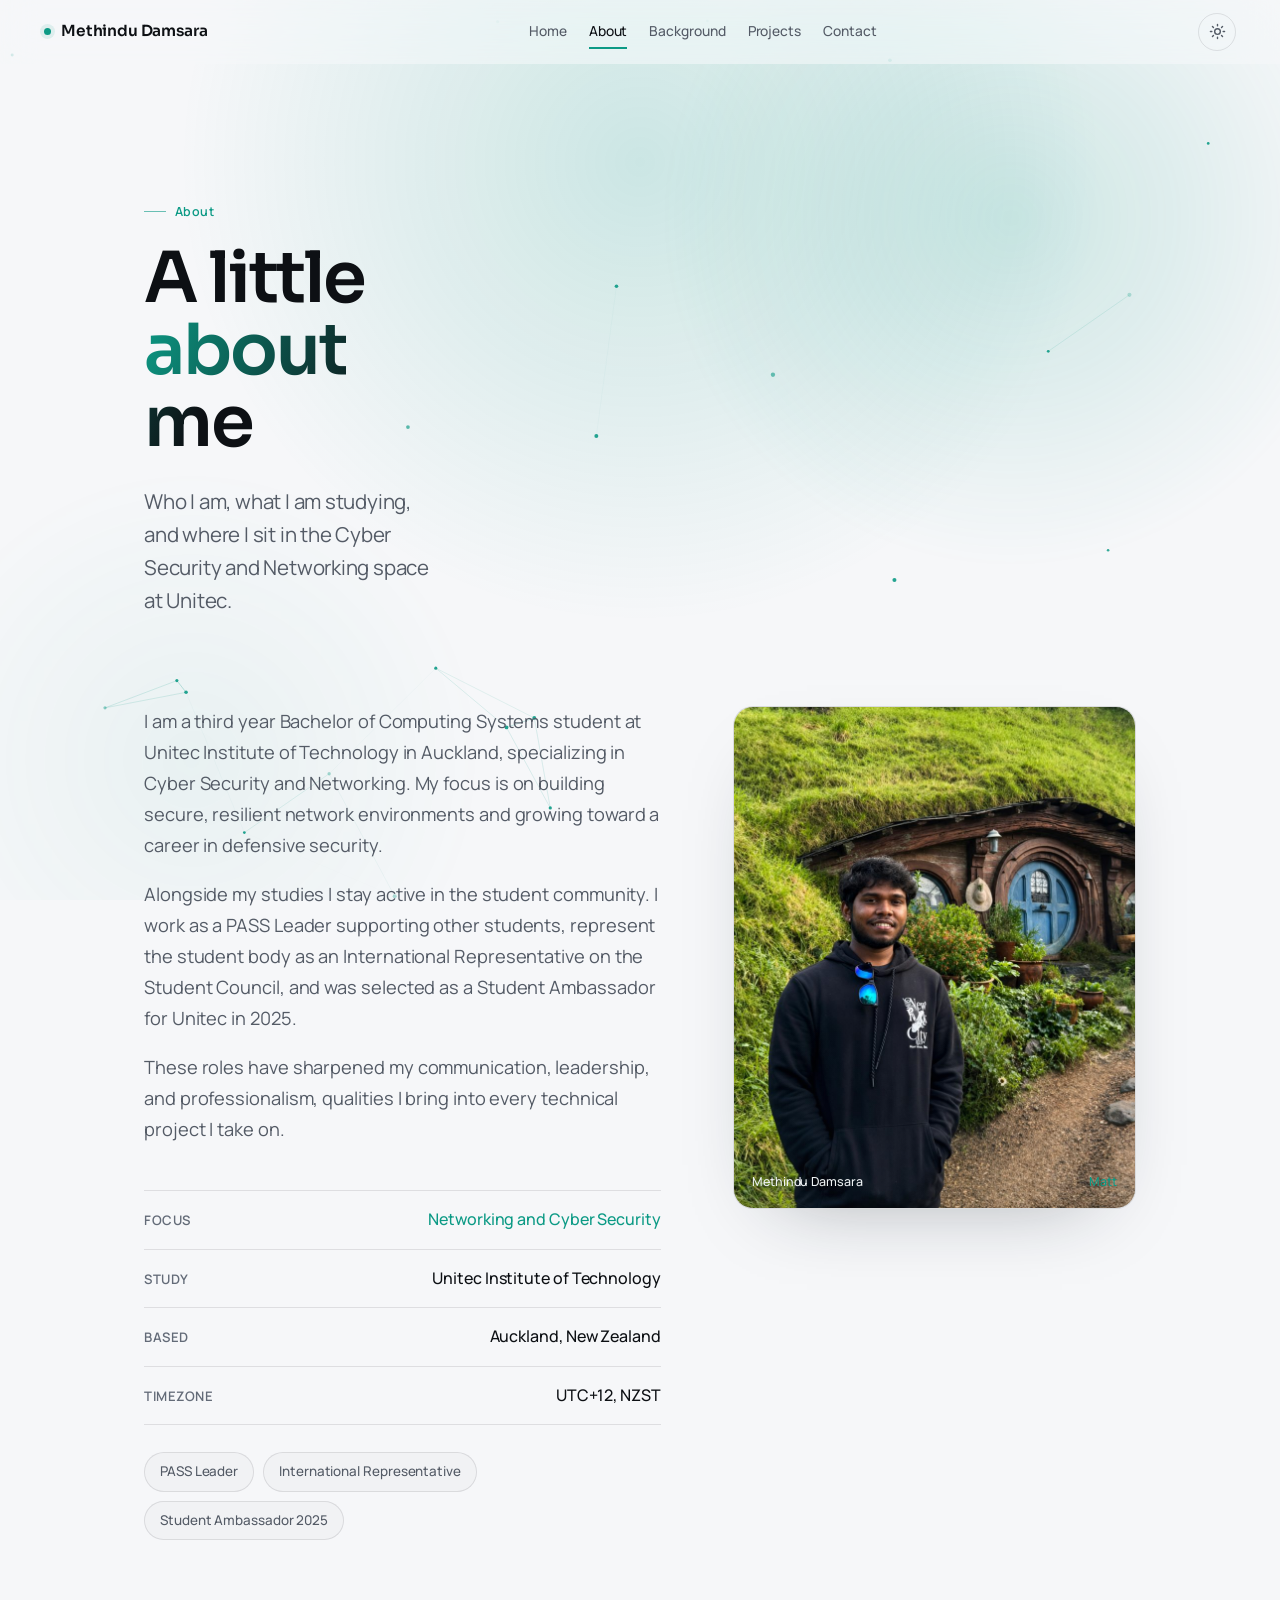
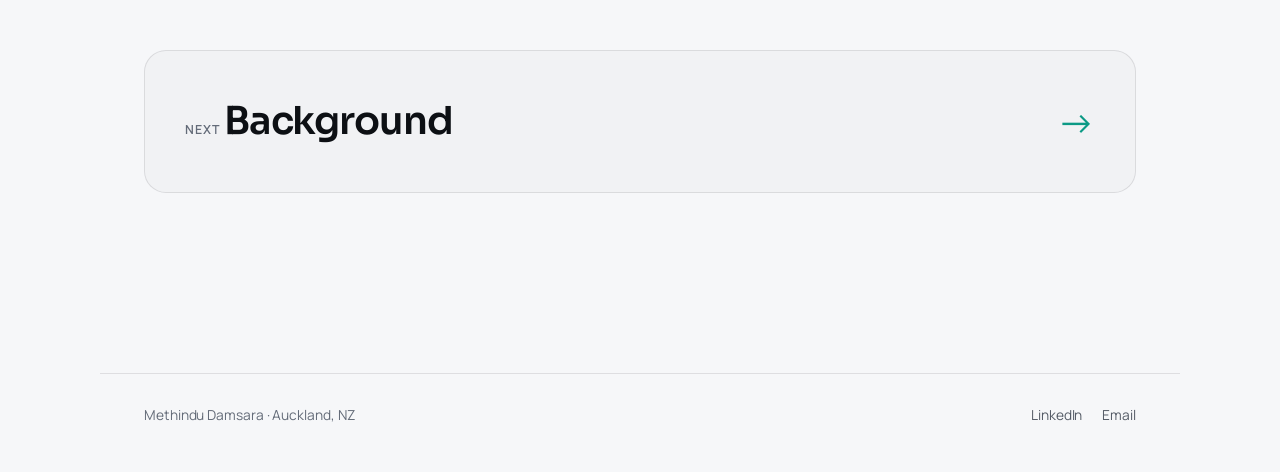
==== commit 4e6f11a2: "icon update on Background" ====
--- a/about.html
+++ b/about.html
@@ -11,14 +11,15 @@
   <meta property="og:type" content="website" />
   <meta property="og:image" content="assets/profile@2x.jpg" />
   <meta name="twitter:card" content="summary_large_image" />
-  <link rel="icon" type="image/png" href="favicon.png?v=12" />
-  <link rel="apple-touch-icon" href="favicon.png?v=12" />
+  <link rel="icon" href="favicon.ico" sizes="16x16 32x32 48x48 64x64" />
+  <link rel="icon" type="image/png" href="favicon.png?v=13" />
+  <link rel="apple-touch-icon" href="favicon.png?v=13" />
   <script>(function(){try{var t=localStorage.getItem('mdtheme');if(t!=='light'&&t!=='dark')t=matchMedia('(prefers-color-scheme: dark)').matches?'dark':'light';document.documentElement.setAttribute('data-theme',t);}catch(e){}})();</script>
   <link rel="preconnect" href="https://fonts.googleapis.com" />
   <link rel="preconnect" href="https://fonts.gstatic.com" crossorigin />
   <link rel="stylesheet" href="https://fonts.googleapis.com/css2?family=Manrope:wght@400;500;600;700&family=Sora:wght@400;500;600;700&display=swap" media="print" onload="this.media='all'" />
   <noscript><link rel="stylesheet" href="https://fonts.googleapis.com/css2?family=Manrope:wght@400;500;600;700&family=Sora:wght@400;500;600;700&display=swap" /></noscript>
-  <link rel="stylesheet" href="style.css?v=17" />
+  <link rel="stylesheet" href="style.css?v=19" />
   <noscript><style>.enter,.reveal{opacity:1!important;transform:none!important;filter:none!important;}</style></noscript>
 </head>
 <body>
--- a/style.css
+++ b/style.css
@@ -641,6 +641,8 @@
 }
 .entry-logo img { display: block; width: auto; height: 46px; }
 .entry-logo.mark img { height: 36px; }
+/* reserve a right gutter so card text never runs under the floating logo chip */
+.entry:has(.entry-logo) { padding-right: clamp(108px, 9vw, 124px); }
 
 /* Microsoft mark (4 squares + wordmark) */
 .ms-squares {
@@ -942,7 +944,19 @@
   .entry { grid-template-columns: 1fr; gap: 6px; }
   .entry-when { display: inline-flex; align-items: baseline; gap: 10px; }
   .entry-tag { display: inline; margin-top: 0; }
-  .entry-logo { display: none; }
+  /* keep the brand chips on mobile: reflow from the absolute corner to a badge atop each card */
+  .entry:has(.entry-logo) { padding-right: clamp(22px, 3vw, 32px); }
+  .entry-logo {
+    position: static;
+    order: -1;
+    justify-self: start;
+    width: 56px;
+    height: 50px;
+    margin-bottom: 12px;
+    border-radius: 12px;
+  }
+  .entry-logo img { height: 34px; }
+  .entry-logo.mark img { height: 28px; }
   .contact-meta { grid-template-columns: 1fr; }
   .hero-meta { gap: 18px 30px; }
   .next-link { flex-direction: row; }
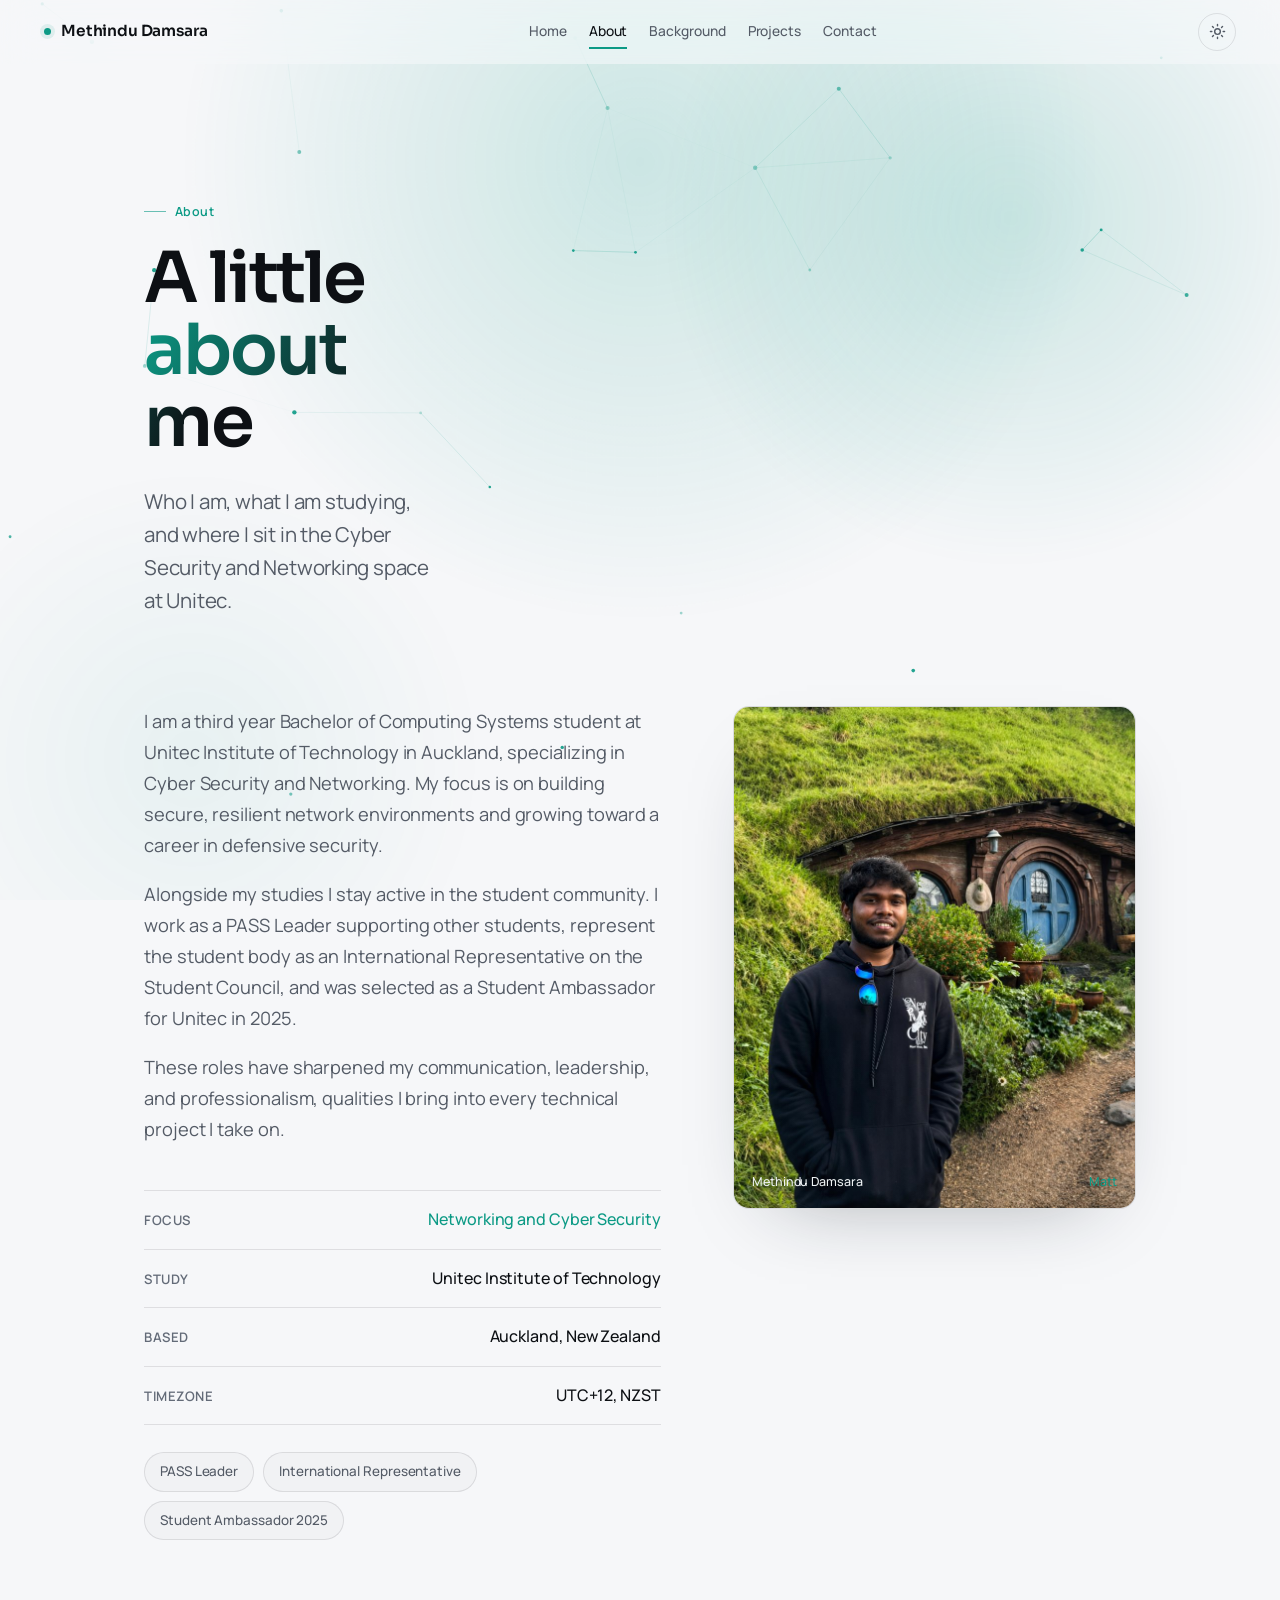
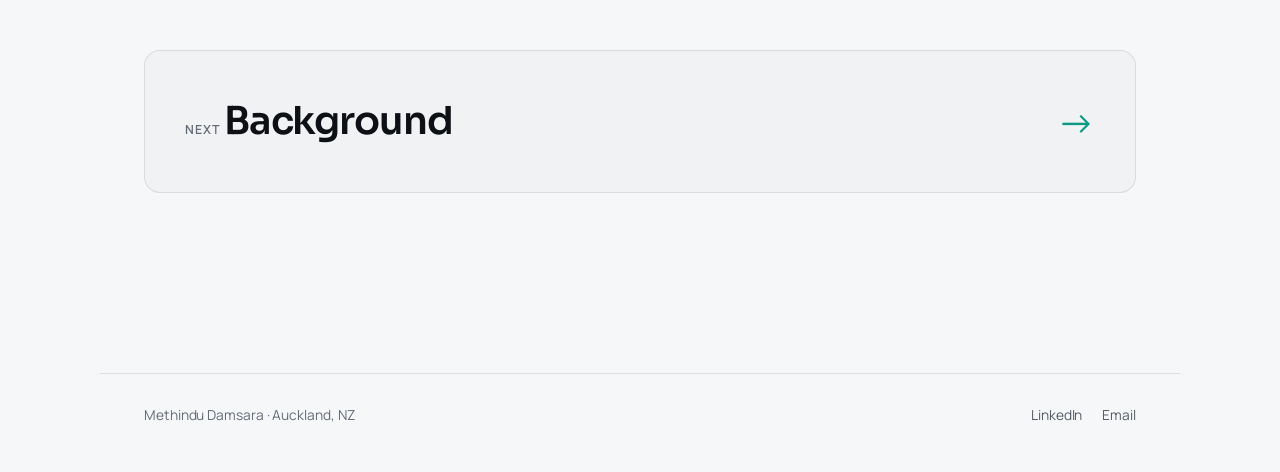
==== commit fabf3cbe: "Humanize update" ====
--- a/about.html
+++ b/about.html
@@ -19,7 +19,7 @@
   <link rel="preconnect" href="https://fonts.gstatic.com" crossorigin />
   <link rel="stylesheet" href="https://fonts.googleapis.com/css2?family=Manrope:wght@400;500;600;700&family=Sora:wght@400;500;600;700&display=swap" media="print" onload="this.media='all'" />
   <noscript><link rel="stylesheet" href="https://fonts.googleapis.com/css2?family=Manrope:wght@400;500;600;700&family=Sora:wght@400;500;600;700&display=swap" /></noscript>
-  <link rel="stylesheet" href="style.css?v=19" />
+  <link rel="stylesheet" href="style.css?v=20" />
   <noscript><style>.enter,.reveal{opacity:1!important;transform:none!important;filter:none!important;}</style></noscript>
 </head>
 <body>
--- a/style.css
+++ b/style.css
@@ -23,9 +23,10 @@
   --text-dim: #a2a8b2;
   --text-mute: #838b97;
   --line: rgba(255, 255, 255, 0.09);
+  --line-2: rgba(255, 255, 255, 0.16);
   --line-soft: rgba(255, 255, 255, 0.05);
   --glass: rgba(10, 12, 16, 0.55);
-  --shadow: 0 30px 80px -40px rgba(0, 0, 0, 0.8);
+  --shadow: 0 24px 60px -38px rgba(0, 0, 0, 0.72);
   --glow-a: rgba(52, 225, 196, 0.24);
   --glow-b: rgba(52, 225, 196, 0.09);
 
@@ -36,6 +37,10 @@
   --ease-soft: cubic-bezier(0.4, 0, 0.2, 1);
   --topbar-h: 64px;
   --maxw: 1080px;
+  /* deliberate radius scale: chips, cards, feature cards */
+  --r-sm: 10px;
+  --r-md: 14px;
+  --r-lg: 16px;
 }
 
 [data-theme="light"] {
@@ -50,6 +55,7 @@
   --text-dim: #545b66;
   --text-mute: #636b78;
   --line: rgba(10, 14, 20, 0.1);
+  --line-2: rgba(10, 14, 20, 0.2);
   --line-soft: rgba(10, 14, 20, 0.05);
   --glass: rgba(246, 247, 249, 0.62);
   --shadow: 0 30px 80px -46px rgba(20, 30, 40, 0.4);
@@ -232,7 +238,7 @@
   -webkit-tap-highlight-color: transparent;
   touch-action: manipulation;
 }
-.theme-toggle:hover { border-color: var(--accent); color: var(--text); transform: rotate(20deg); }
+.theme-toggle:hover { border-color: var(--accent); color: var(--text); transform: rotate(10deg); }
 .theme-toggle svg { width: 17px; height: 17px; }
 .theme-toggle .i-sun { display: none; }
 .theme-toggle .i-moon { display: block; }
@@ -317,13 +323,25 @@
 }
 .lede {
   margin-top: 26px;
-  max-width: 58ch;
+  max-width: 56ch;
   color: var(--text-dim);
   font-size: clamp(1.05rem, 1.8vw, 1.28rem);
   line-height: 1.62;
   letter-spacing: -0.01em;
 }
 
+/* let the browser balance headline breaks and avoid orphan words */
+.page-title,
+.hero-name,
+.entry-title,
+.proj-title,
+.channel-label,
+.nl-t { text-wrap: balance; }
+.lede,
+.prose p,
+.entry-body,
+.proj-desc { text-wrap: pretty; }
+
 /* ---------- buttons ---------- */
 
 .btn {
@@ -338,21 +356,22 @@
   letter-spacing: -0.01em;
   border: 1px solid var(--line);
   color: var(--text);
-  transition: transform 0.35s var(--ease), border-color 0.3s var(--ease), background 0.3s var(--ease), color 0.3s var(--ease);
+  transition: transform 0.22s var(--ease-soft), border-color 0.22s var(--ease-soft), background 0.22s var(--ease-soft), color 0.22s var(--ease-soft);
   -webkit-tap-highlight-color: transparent;
   touch-action: manipulation;
   user-select: none;
 }
-.btn .arrow { transition: transform 0.35s var(--ease); color: var(--accent); }
-.btn:hover { transform: translateY(-2px); border-color: var(--text-mute); }
-.btn:hover .arrow { transform: translateX(4px); }
+.btn .arrow { transition: transform 0.3s var(--ease); color: var(--accent); }
+.btn:hover { transform: translateY(-1px); border-color: var(--text-mute); }
+.btn:active { transform: translateY(0); }
+.btn:hover .arrow { transform: translateX(3px); }
 .btn.primary {
   background: var(--accent);
   border-color: var(--accent);
   color: #04120f;
 }
 .btn.primary .arrow { color: #04120f; }
-.btn.primary:hover { box-shadow: 0 16px 40px -16px rgba(var(--accent-rgb), 0.6); border-color: var(--accent); }
+.btn.primary:hover { box-shadow: 0 10px 26px -14px rgba(var(--accent-rgb), 0.5); border-color: var(--accent); }
 
 /* ---------- hero ---------- */
 
@@ -517,7 +536,7 @@
 }
 .portrait-frame {
   position: relative;
-  border-radius: 20px;
+  border-radius: var(--r-lg);
   overflow: hidden;
   border: 1px solid var(--line);
   background: var(--surface);
@@ -593,11 +612,11 @@
   gap: clamp(16px, 3vw, 40px);
   padding: clamp(22px, 3vw, 32px);
   border: 1px solid var(--line);
-  border-radius: 18px;
+  border-radius: var(--r-md);
   background: var(--surface);
-  transition: border-color 0.4s var(--ease), background 0.4s var(--ease), transform 0.4s var(--ease);
-}
-.entry:hover { border-color: var(--line); background: var(--surface-2); transform: translateY(-2px); }
+  transition: border-color 0.25s var(--ease-soft), background 0.25s var(--ease-soft);
+}
+.entry:hover { border-color: var(--line-2); background: var(--surface-2); }
 .entry-when {
   font-family: var(--font-display);
   font-weight: 600;
@@ -636,8 +655,8 @@
   height: 62px;
   background: #ffffff;
   border: 1px solid rgba(10, 14, 20, 0.08);
-  border-radius: 13px;
-  box-shadow: 0 10px 24px -14px rgba(0, 0, 0, 0.6);
+  border-radius: var(--r-sm);
+  box-shadow: 0 6px 16px -10px rgba(0, 0, 0, 0.5);
 }
 .entry-logo img { display: block; width: auto; height: 46px; }
 .entry-logo.mark img { height: 36px; }
@@ -672,11 +691,11 @@
   flex-direction: column;
   padding: clamp(24px, 3vw, 34px);
   border: 1px solid var(--line);
-  border-radius: 20px;
+  border-radius: var(--r-lg);
   background: var(--surface);
   overflow: hidden;
   min-height: 230px;
-  transition: border-color 0.4s var(--ease), background 0.4s var(--ease), transform 0.4s var(--ease);
+  transition: border-color 0.25s var(--ease-soft), background 0.25s var(--ease-soft);
 }
 .proj::before {
   content: "";
@@ -687,7 +706,7 @@
   transition: opacity 0.5s var(--ease);
   pointer-events: none;
 }
-.proj:hover { border-color: var(--text-mute); transform: translateY(-4px); }
+.proj:hover { border-color: var(--line-2); }
 .proj:hover::before { opacity: 1; }
 .proj-head {
   display: flex;
@@ -714,7 +733,7 @@
   letter-spacing: -0.02em;
   margin-bottom: 10px;
 }
-.proj-desc { color: var(--text-dim); font-size: 0.97rem; line-height: 1.6; }
+.proj-desc { color: var(--text-dim); font-size: 0.97rem; line-height: 1.65; }
 .proj-tags { display: flex; flex-wrap: wrap; gap: 8px; margin-top: auto; padding-top: 22px; }
 .proj-tag {
   font-size: 0.78rem;
@@ -740,10 +759,10 @@
   gap: 18px;
   padding: clamp(24px, 3vw, 32px);
   border: 1px solid var(--line);
-  border-radius: 20px;
+  border-radius: var(--r-lg);
   background: var(--surface);
   overflow: hidden;
-  transition: border-color 0.4s var(--ease), background 0.4s var(--ease), transform 0.4s var(--ease);
+  transition: border-color 0.25s var(--ease-soft), background 0.25s var(--ease-soft), transform 0.25s var(--ease-soft);
   -webkit-tap-highlight-color: transparent;
   touch-action: manipulation;
 }
@@ -756,7 +775,7 @@
   transition: opacity 0.5s var(--ease);
   pointer-events: none;
 }
-.channel:hover { border-color: var(--text-mute); transform: translateY(-3px); }
+.channel:hover { border-color: var(--line-2); transform: translateY(-2px); }
 .channel:hover::before { opacity: 1; }
 .channel-icon {
   display: grid;
@@ -764,7 +783,7 @@
   width: 52px;
   height: 52px;
   flex: none;
-  border-radius: 14px;
+  border-radius: 12px;
   border: 1px solid var(--line);
   background: #ffffff;
 }
@@ -794,7 +813,7 @@
 .meta-cell {
   padding: 20px 22px;
   border: 1px solid var(--line);
-  border-radius: 16px;
+  border-radius: var(--r-md);
   background: var(--surface);
 }
 .meta-cell .ck { font-size: 0.72rem; font-weight: 600; letter-spacing: 0.08em; text-transform: uppercase; color: var(--text-mute); }
@@ -811,9 +830,9 @@
   margin-top: clamp(56px, 9vw, 110px);
   padding: clamp(26px, 4vw, 40px);
   border: 1px solid var(--line);
-  border-radius: 22px;
+  border-radius: var(--r-lg);
   background: var(--surface);
-  transition: border-color 0.4s var(--ease), background 0.4s var(--ease);
+  transition: border-color 0.25s var(--ease-soft), background 0.25s var(--ease-soft);
 }
 .next-link:hover { border-color: var(--text-mute); background: var(--surface-2); }
 .next-link .nl-k { font-size: 0.78rem; font-weight: 600; letter-spacing: 0.08em; text-transform: uppercase; color: var(--text-mute); }
@@ -856,28 +875,26 @@
 
 .reveal {
   opacity: 0;
-  transform: translateY(30px);
-  filter: blur(10px);
+  transform: translateY(16px);
   transition:
-    opacity 1.05s var(--ease),
-    transform 1.05s var(--ease),
-    filter 1.05s var(--ease);
+    opacity 0.6s var(--ease-soft),
+    transform 0.6s var(--ease-soft);
   transition-delay: var(--d, 0ms);
-  will-change: opacity, transform, filter;
-}
-.reveal.is-visible { opacity: 1; transform: none; filter: blur(0); }
+  will-change: opacity, transform;
+}
+.reveal.is-visible { opacity: 1; transform: none; }
 
 /* hero staggered entrance */
-.enter { opacity: 0; transform: translateY(26px); filter: blur(10px); }
+.enter { opacity: 0; transform: translateY(14px); }
 .is-loaded .enter {
-  animation: enter 1.1s var(--ease) forwards;
+  animation: enter 0.66s var(--ease-soft) forwards;
   animation-delay: var(--d, 0ms);
 }
 
 /* ---------- keyframes ---------- */
 
 @keyframes enter {
-  to { opacity: 1; transform: none; filter: blur(0); }
+  to { opacity: 1; transform: none; }
 }
 @keyframes live {
   0% { box-shadow: 0 0 0 0 rgba(var(--accent-rgb), 0.45); }
@@ -953,7 +970,7 @@
     width: 56px;
     height: 50px;
     margin-bottom: 12px;
-    border-radius: 12px;
+    border-radius: var(--r-sm);
   }
   .entry-logo img { height: 34px; }
   .entry-logo.mark img { height: 28px; }
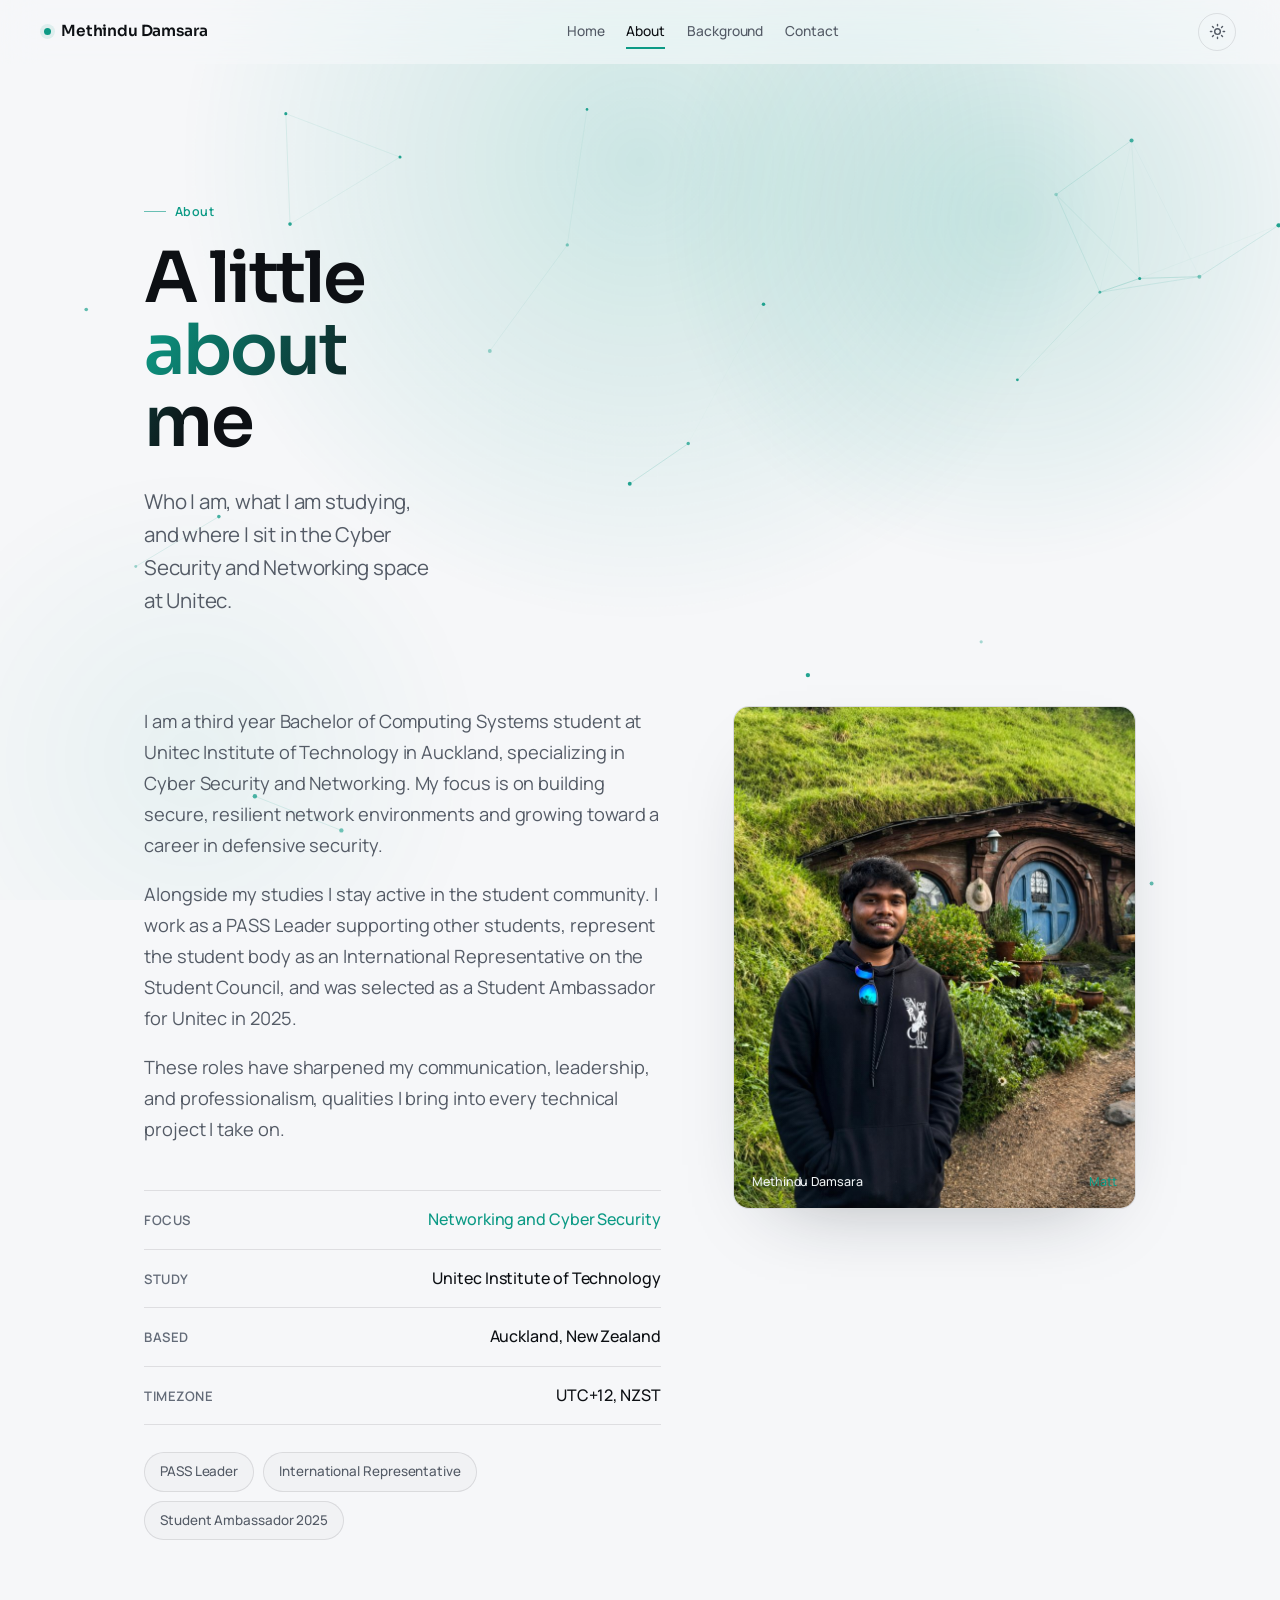
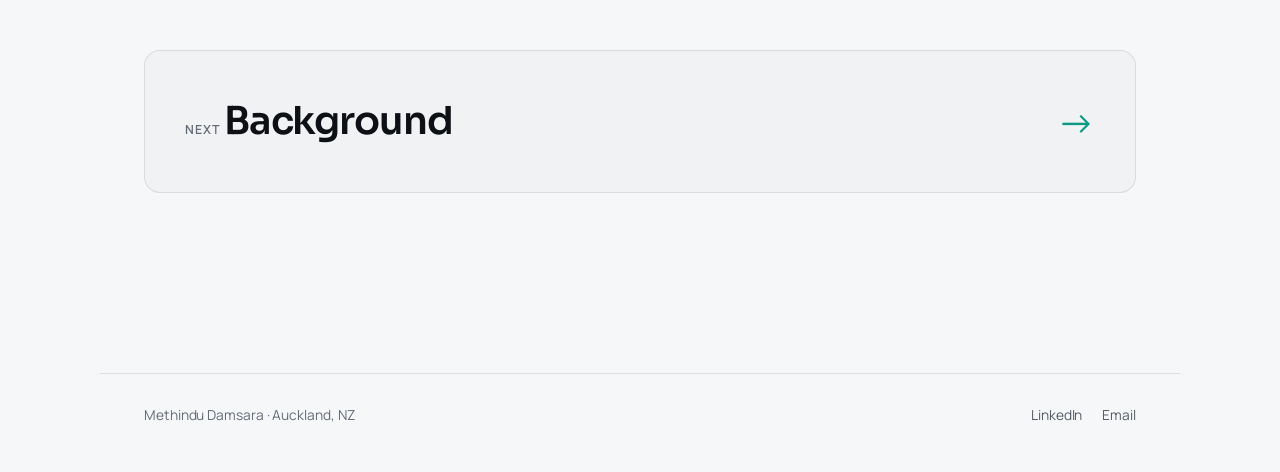
==== commit 40d55ecc: "hide projects" ====
--- a/about.html
+++ b/about.html
@@ -36,7 +36,6 @@
       <a href="index.html">Home</a>
       <a href="about.html" class="active">About</a>
       <a href="background.html">Background</a>
-      <a href="projects.html">Projects</a>
       <a href="contact.html">Contact</a>
     </nav>
     <div class="bar-actions">
